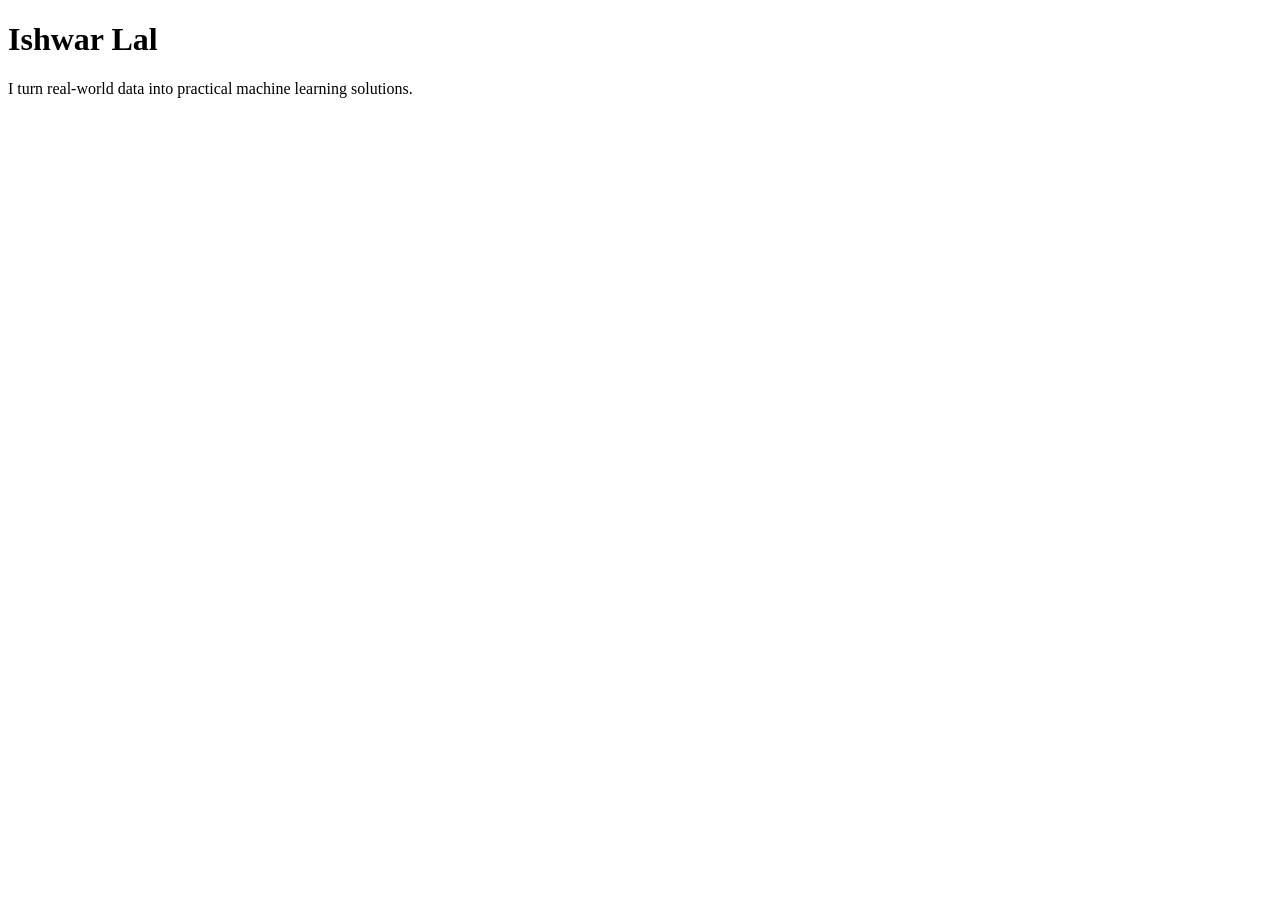
==== index.html @ 5dbb04fa "Update title in index.html for clarity" ====
<!DOCTYPE html>
<html lang="en">
<head>
    <meta charset="UTF-8">
    <meta name="viewport" content="width=device-width, initial-scale=1.0">
    <title>Ishwar Lal | Machine Learning</title>
</head>
<body>
    <h1>Ishwar Lal</h1>
    <p>I turn real-world data into practical machine learning solutions.</p>
</body>
</html>
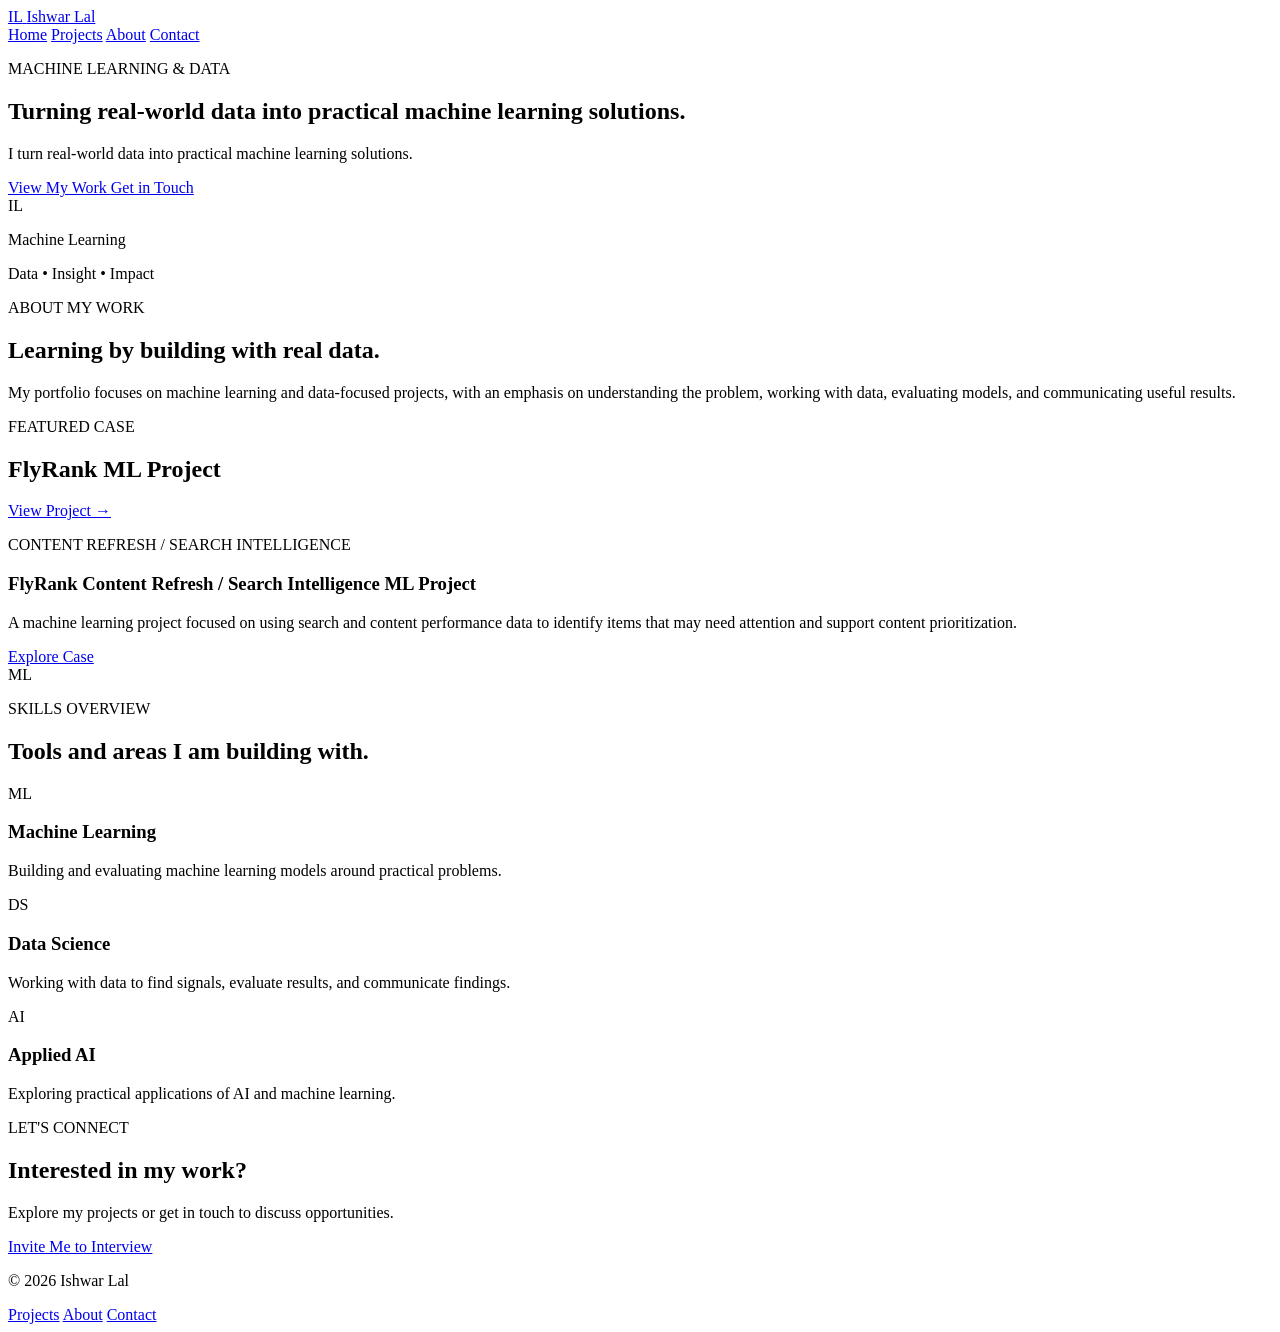
==== commit 57074f10: "Revamp index.html structure and content" ====
--- a/index.html
+++ b/index.html
@@ -3,10 +3,259 @@
 <head>
     <meta charset="UTF-8">
     <meta name="viewport" content="width=device-width, initial-scale=1.0">
+
     <title>Ishwar Lal | Machine Learning</title>
+
+    <link rel="stylesheet" href="css/style.css">
 </head>
+
 <body>
-    <h1>Ishwar Lal</h1>
-    <p>I turn real-world data into practical machine learning solutions.</p>
+
+    <!-- Navigation -->
+    <header class="navbar">
+        <div class="container nav-content">
+
+            <a href="index.html" class="logo">
+                <span class="logo-mark">IL</span>
+                <span>Ishwar Lal</span>
+            </a>
+
+            <nav>
+                <a href="index.html" class="active">Home</a>
+                <a href="projects.html">Projects</a>
+                <a href="about.html">About</a>
+                <a href="contact.html">Contact</a>
+            </nav>
+
+        </div>
+    </header>
+
+
+    <!-- Hero -->
+    <main>
+
+        <section class="hero">
+            <div class="container hero-content">
+
+                <div class="hero-text">
+
+                    <p class="eyebrow">
+                        MACHINE LEARNING & DATA
+                    </p>
+
+                    <h1>
+                        Turning real-world data into
+                        <span>practical machine learning solutions.</span>
+                    </h1>
+
+                    <p class="hero-description">
+                        I turn real-world data into practical machine learning solutions.
+                    </p>
+
+                    <div class="hero-buttons">
+                        <a href="projects.html" class="btn btn-primary">
+                            View My Work
+                        </a>
+
+                        <a href="contact.html" class="btn btn-secondary">
+                            Get in Touch
+                        </a>
+                    </div>
+
+                </div>
+
+                <div class="hero-card">
+                    <div class="monogram">IL</div>
+
+                    <p class="hero-card-title">
+                        Machine Learning
+                    </p>
+
+                    <p class="hero-card-text">
+                        Data • Insight • Impact
+                    </p>
+                </div>
+
+            </div>
+        </section>
+
+
+        <!-- Introduction -->
+        <section class="section">
+            <div class="container intro-grid">
+
+                <div>
+                    <p class="section-label">ABOUT MY WORK</p>
+
+                    <h2>
+                        Learning by building with real data.
+                    </h2>
+                </div>
+
+                <div>
+                    <p>
+                        My portfolio focuses on machine learning and data-focused
+                        projects, with an emphasis on understanding the problem,
+                        working with data, evaluating models, and communicating
+                        useful results.
+                    </p>
+                </div>
+
+            </div>
+        </section>
+
+
+        <!-- Featured FlyRank Project -->
+        <section class="section featured-section">
+
+            <div class="container">
+
+                <div class="section-heading">
+                    <div>
+                        <p class="section-label">FEATURED CASE</p>
+
+                        <h2>
+                            FlyRank ML Project
+                        </h2>
+                    </div>
+
+                    <a href="projects.html" class="text-link">
+                        View Project →
+                    </a>
+                </div>
+
+
+                <div class="project-card">
+
+                    <div class="project-content">
+
+                        <p class="project-tag">
+                            CONTENT REFRESH / SEARCH INTELLIGENCE
+                        </p>
+
+                        <h3>
+                            FlyRank Content Refresh / Search Intelligence ML Project
+                        </h3>
+
+                        <p>
+                            A machine learning project focused on using search and
+                            content performance data to identify items that may
+                            need attention and support content prioritization.
+                        </p>
+
+                        <a href="projects.html" class="btn btn-primary">
+                            Explore Case
+                        </a>
+
+                    </div>
+
+                    <div class="project-visual">
+                        <div class="visual-box">
+                            <span>ML</span>
+                        </div>
+                    </div>
+
+                </div>
+
+            </div>
+
+        </section>
+
+
+        <!-- Skills Overview -->
+        <section class="section">
+
+            <div class="container">
+
+                <p class="section-label">SKILLS OVERVIEW</p>
+
+                <h2>
+                    Tools and areas I am building with.
+                </h2>
+
+                <div class="skills-grid">
+
+                    <div class="skill-card">
+                        <div class="skill-icon">ML</div>
+                        <h3>Machine Learning</h3>
+                        <p>
+                            Building and evaluating machine learning models
+                            around practical problems.
+                        </p>
+                    </div>
+
+                    <div class="skill-card">
+                        <div class="skill-icon">DS</div>
+                        <h3>Data Science</h3>
+                        <p>
+                            Working with data to find signals, evaluate results,
+                            and communicate findings.
+                        </p>
+                    </div>
+
+                    <div class="skill-card">
+                        <div class="skill-icon">AI</div>
+                        <h3>Applied AI</h3>
+                        <p>
+                            Exploring practical applications of AI and
+                            machine learning.
+                        </p>
+                    </div>
+
+                </div>
+
+            </div>
+
+        </section>
+
+
+        <!-- Interview CTA -->
+        <section class="cta-section">
+
+            <div class="container cta-content">
+
+                <div>
+                    <p class="section-label">LET'S CONNECT</p>
+
+                    <h2>
+                        Interested in my work?
+                    </h2>
+
+                    <p>
+                        Explore my projects or get in touch to discuss
+                        opportunities.
+                    </p>
+                </div>
+
+                <a href="contact.html" class="btn btn-light">
+                    Invite Me to Interview
+                </a>
+
+            </div>
+
+        </section>
+
+    </main>
+
+
+    <!-- Footer -->
+    <footer class="footer">
+
+        <div class="container footer-content">
+
+            <p>
+                © 2026 Ishwar Lal
+            </p>
+
+            <div>
+                <a href="projects.html">Projects</a>
+                <a href="about.html">About</a>
+                <a href="contact.html">Contact</a>
+            </div>
+
+        </div>
+
+    </footer>
+
 </body>
 </html>
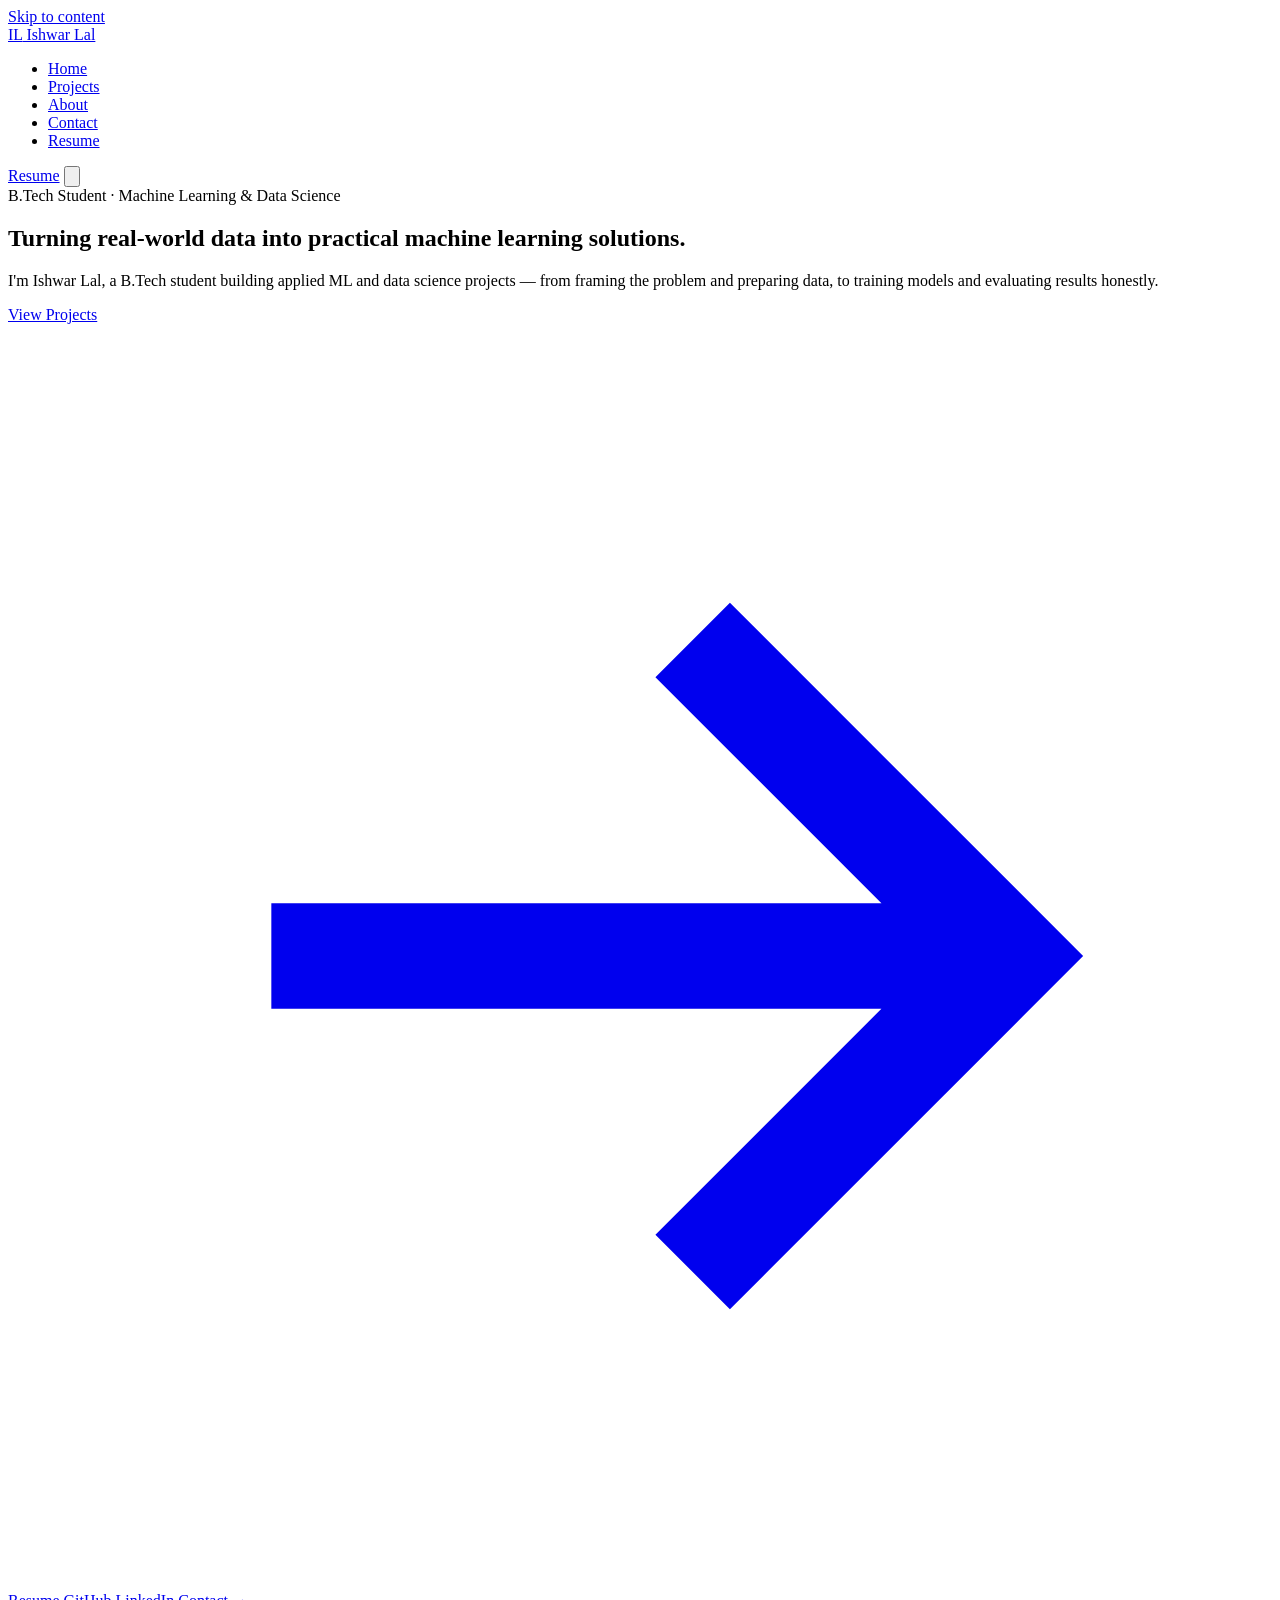
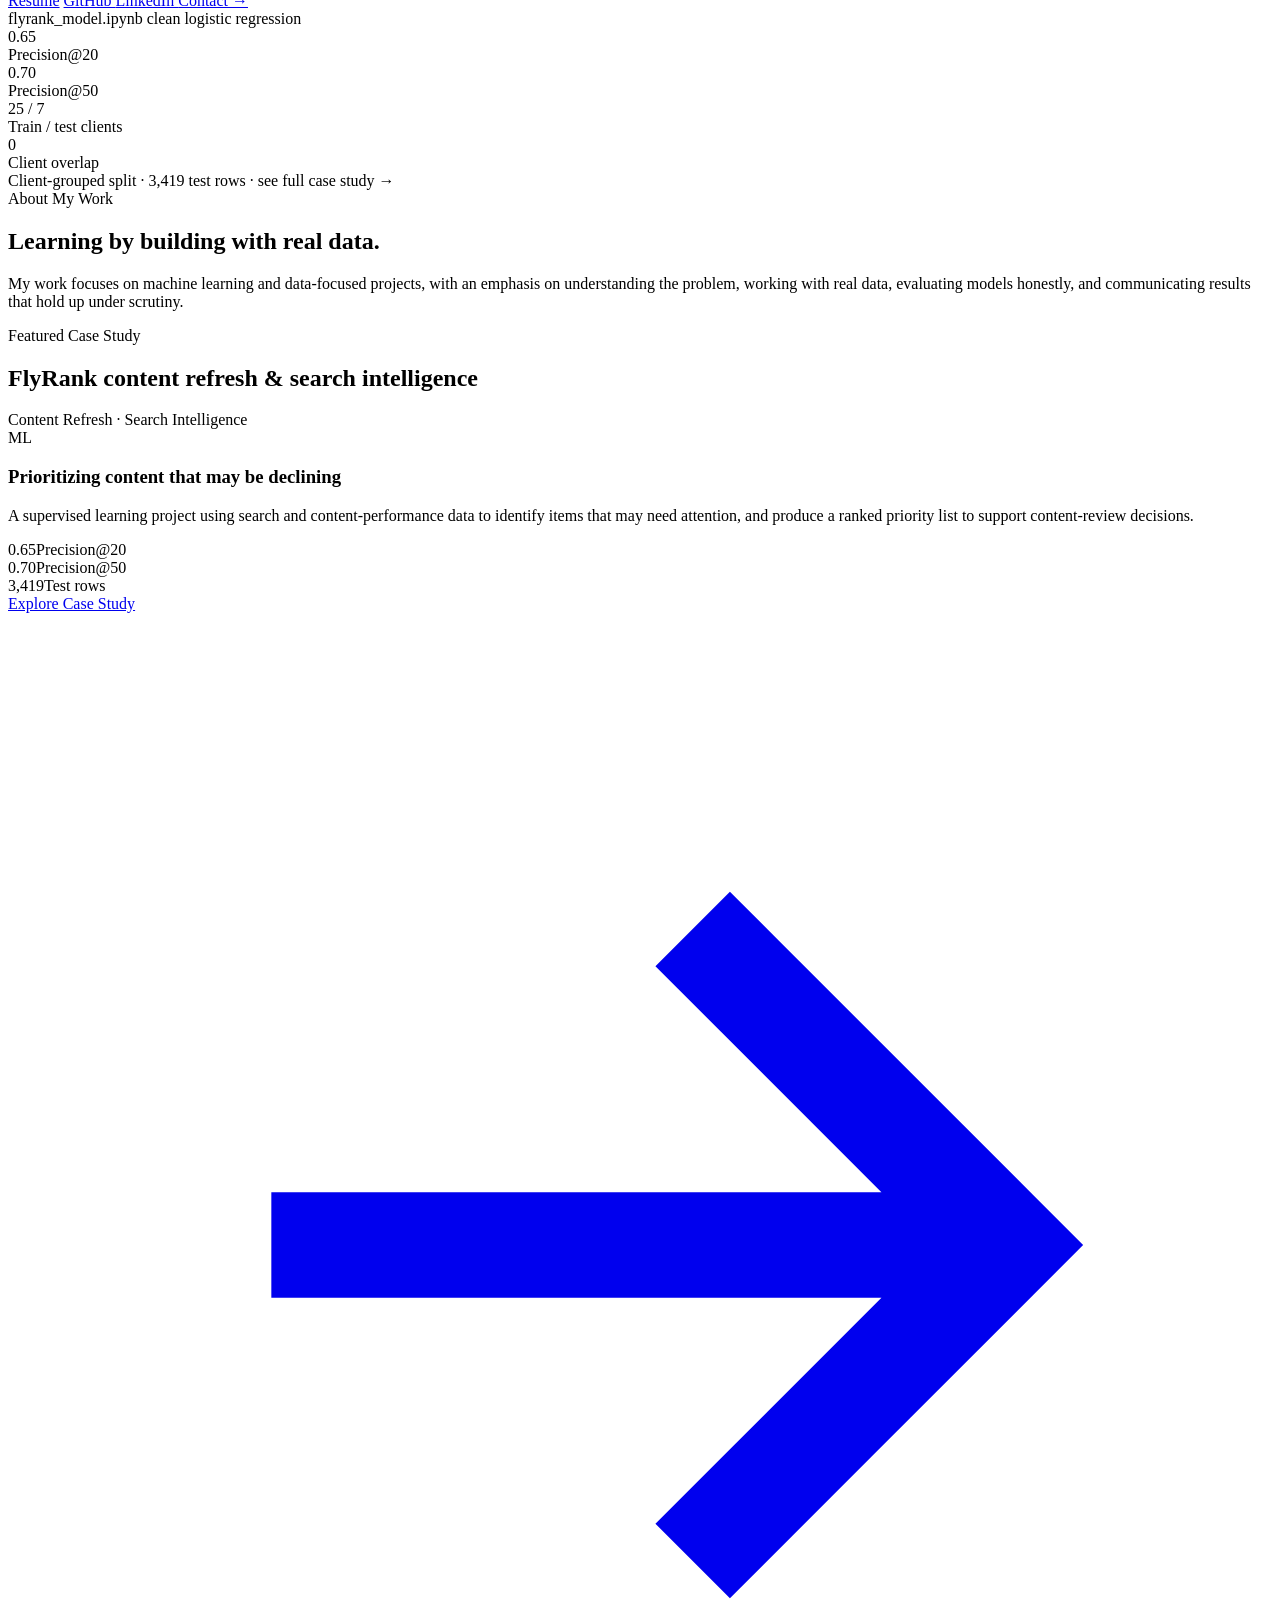
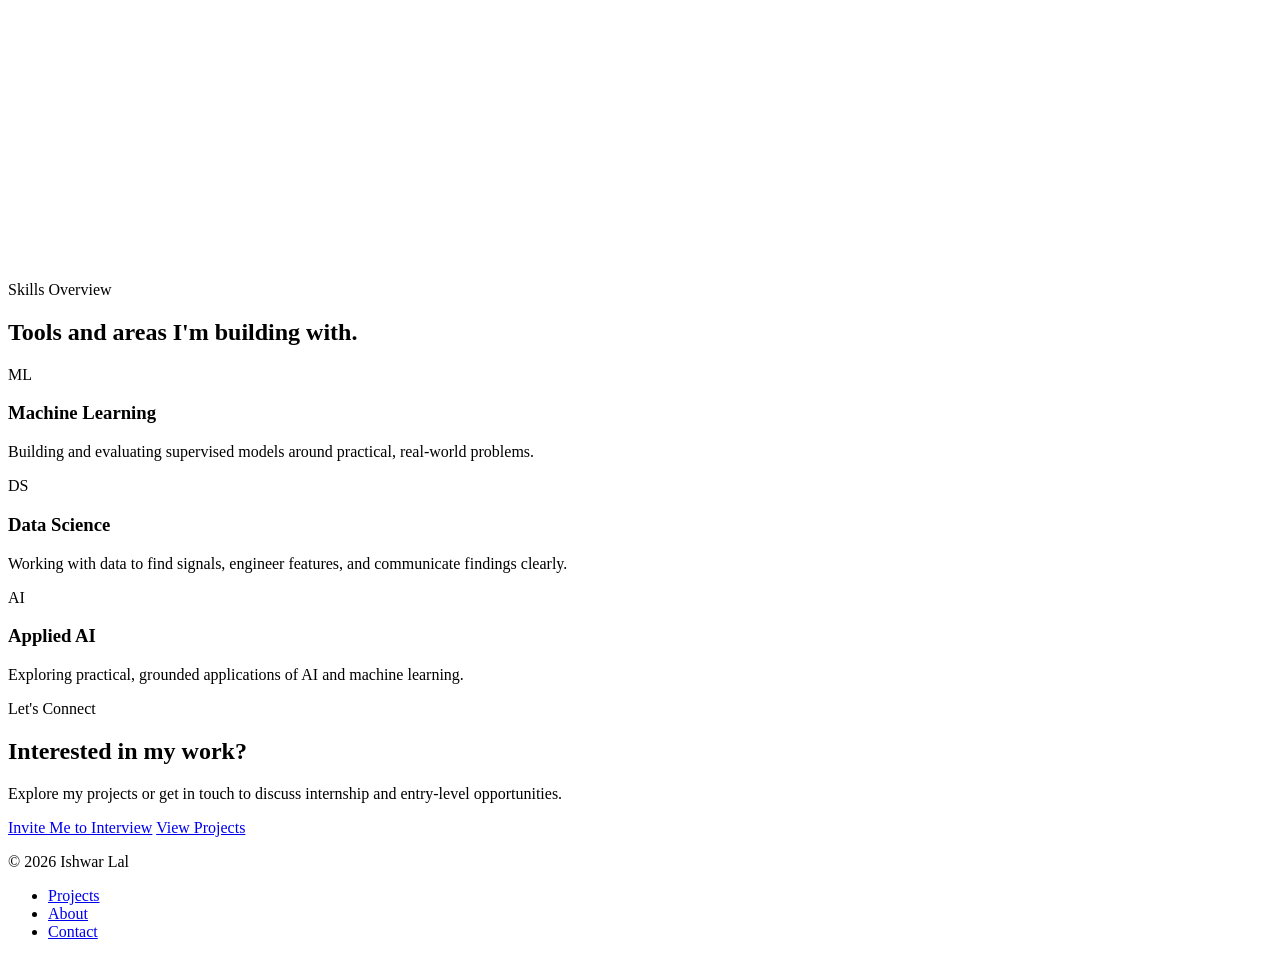
==== commit 21f39782: "Revamp index.html with new content and structure Updated the index.html file to enhance the structur" ====
--- a/index.html
+++ b/index.html
@@ -1,261 +1,188 @@
 <!DOCTYPE html>
 <html lang="en">
 <head>
-    <meta charset="UTF-8">
-    <meta name="viewport" content="width=device-width, initial-scale=1.0">
+<meta charset="UTF-8">
+<meta name="viewport" content="width=device-width, initial-scale=1.0">
+<title>Ishwar Lal | Machine Learning &amp; Data Science</title>
+<meta name="description" content="Ishwar Lal — B.Tech student building practical machine learning and data science projects. Exploring ML, data analysis, and applied AI.">
+<link rel="preconnect" href="https://fonts.googleapis.com">
+<link rel="preconnect" href="https://fonts.gstatic.com" crossorigin>
+<link href="https://fonts.googleapis.com/css2?family=Space+Grotesk:wght@500;600;700&family=Inter:wght@400;500;600&family=JetBrains+Mono:wght@400;500;600;700&display=swap" rel="stylesheet">
+<link rel="stylesheet" href="style.css">
+</head>
+<body>
+<a class="skip-link" href="#main">Skip to content</a>
 
-    <title>Ishwar Lal | Machine Learning</title>
+<header class="site-header">
+  <nav class="nav" aria-label="Primary">
+    <a href="index.html" class="brand">
+      <span class="brand-mark" aria-hidden="true">IL</span>
+      Ishwar Lal
+    </a>
+    <div class="nav-right">
+      <ul class="nav-links" id="nav-links">
+        <li><a href="index.html" aria-current="page">Home</a></li>
+        <li><a href="projects.html">Projects</a></li>
+        <li><a href="about.html">About</a></li>
+        <li><a href="contact.html">Contact</a></li>
+        <li><a class="nav-cta" href="resume.pdf" target="_blank" rel="noopener noreferrer" data-resume-link>Resume</a></li>
+      </ul>
+      <a class="nav-cta desktop-only" href="resume.pdf" target="_blank" rel="noopener noreferrer" data-resume-link>Resume</a>
+      <button class="nav-toggle" id="nav-toggle" aria-label="Toggle navigation menu" aria-expanded="false" aria-controls="nav-links">
+        <svg viewBox="0 0 24 24" fill="none" stroke="currentColor" stroke-width="2" aria-hidden="true"><line x1="3" y1="6" x2="21" y2="6"/><line x1="3" y1="12" x2="21" y2="12"/><line x1="3" y1="18" x2="21" y2="18"/></svg>
+      </button>
+    </div>
+  </nav>
+</header>
 
-    <link rel="stylesheet" href="css/style.css">
-</head>
+<main id="main">
 
-<body>
+  <!-- HERO -->
+  <section class="hero container">
+    <div class="hero-copy">
+      <span class="eyebrow">B.Tech Student · Machine Learning &amp; Data Science</span>
+      <h1>Turning real-world data into practical machine learning solutions.</h1>
+      <p class="lede">I'm Ishwar Lal, a B.Tech student building applied ML and data science projects — from framing the problem and preparing data, to training models and evaluating results honestly.</p>
+      <div class="btn-row">
+        <a href="projects.html" class="btn btn-primary">
+          View Projects
+          <svg viewBox="0 0 24 24" fill="none" stroke="currentColor" stroke-width="2" aria-hidden="true"><path d="M5 12h14M13 6l6 6-6 6"/></svg>
+        </a>
+        <a href="resume.pdf" class="btn btn-outline" target="_blank" rel="noopener noreferrer" data-resume-link>Resume</a>
+        <a href="https://github.com/Ishwarsolanki-004" class="btn btn-outline" target="_blank" rel="noopener noreferrer">
+          GitHub
+        </a>
+        <a href="https://www.linkedin.com/in/ishwar-lal20a04" class="btn btn-outline" target="_blank" rel="noopener noreferrer">
+          LinkedIn
+        </a>
+        <a href="contact.html" class="btn btn-ghost">Contact →</a>
+      </div>
+    </div>
 
-    <!-- Navigation -->
-    <header class="navbar">
-        <div class="container nav-content">
+    <div class="hero-panel" aria-label="Snapshot from the FlyRank ML project">
+      <div class="readout-head">
+        <span><span class="readout-dot" aria-hidden="true"></span>flyrank_model.ipynb</span>
+        <span>clean logistic regression</span>
+      </div>
+      <div class="readout-grid">
+        <div class="readout-cell">
+          <div class="val signal">0.65</div>
+          <div class="lbl">Precision@20</div>
+        </div>
+        <div class="readout-cell">
+          <div class="val signal">0.70</div>
+          <div class="lbl">Precision@50</div>
+        </div>
+        <div class="readout-cell">
+          <div class="val">25 / 7</div>
+          <div class="lbl">Train / test clients</div>
+        </div>
+        <div class="readout-cell">
+          <div class="val flag">0</div>
+          <div class="lbl">Client overlap</div>
+        </div>
+      </div>
+      <div class="readout-foot">Client-grouped split · 3,419 test rows · see full case study →</div>
+    </div>
+  </section>
 
-            <a href="index.html" class="logo">
-                <span class="logo-mark">IL</span>
-                <span>Ishwar Lal</span>
-            </a>
+  <!-- ABOUT SNIPPET -->
+  <section class="section-border-t">
+    <div class="container">
+      <div class="section-head reveal">
+        <span class="eyebrow">About My Work</span>
+        <h2>Learning by building with real data.</h2>
+        <p class="lede">My work focuses on machine learning and data-focused projects, with an emphasis on understanding the problem, working with real data, evaluating models honestly, and communicating results that hold up under scrutiny.</p>
+      </div>
+    </div>
+  </section>
 
-            <nav>
-                <a href="index.html" class="active">Home</a>
-                <a href="projects.html">Projects</a>
-                <a href="about.html">About</a>
-                <a href="contact.html">Contact</a>
-            </nav>
+  <!-- FEATURED PROJECT -->
+  <section class="section-border-t">
+    <div class="container">
+      <div class="section-head reveal">
+        <span class="eyebrow">Featured Case Study</span>
+        <h2>FlyRank content refresh &amp; search intelligence</h2>
+      </div>
+      <div class="feature-card reveal">
+        <div class="feature-visual">
+          <div>
+            <span class="feature-tag">Content Refresh · Search Intelligence</span>
+          </div>
+          <div class="feature-mark">ML</div>
+        </div>
+        <div class="feature-body">
+          <h3>Prioritizing content that may be declining</h3>
+          <p>A supervised learning project using search and content-performance data to identify items that may need attention, and produce a ranked priority list to support content-review decisions.</p>
+          <div class="stat-row">
+            <div class="stat"><span class="n">0.65</span><span class="l">Precision@20</span></div>
+            <div class="stat"><span class="n">0.70</span><span class="l">Precision@50</span></div>
+            <div class="stat"><span class="n">3,419</span><span class="l">Test rows</span></div>
+          </div>
+          <a href="projects.html" class="btn btn-outline">
+            Explore Case Study
+            <svg viewBox="0 0 24 24" fill="none" stroke="currentColor" stroke-width="2" aria-hidden="true"><path d="M5 12h14M13 6l6 6-6 6"/></svg>
+          </a>
+        </div>
+      </div>
+    </div>
+  </section>
 
+  <!-- SKILLS OVERVIEW -->
+  <section class="section-border-t">
+    <div class="container">
+      <div class="section-head reveal">
+        <span class="eyebrow">Skills Overview</span>
+        <h2>Tools and areas I'm building with.</h2>
+      </div>
+      <div class="tile-grid">
+        <div class="tile reveal">
+          <div class="tile-icon" aria-hidden="true">ML</div>
+          <h3>Machine Learning</h3>
+          <p>Building and evaluating supervised models around practical, real-world problems.</p>
         </div>
-    </header>
+        <div class="tile reveal">
+          <div class="tile-icon" aria-hidden="true">DS</div>
+          <h3>Data Science</h3>
+          <p>Working with data to find signals, engineer features, and communicate findings clearly.</p>
+        </div>
+        <div class="tile reveal">
+          <div class="tile-icon" aria-hidden="true">AI</div>
+          <h3>Applied AI</h3>
+          <p>Exploring practical, grounded applications of AI and machine learning.</p>
+        </div>
+      </div>
+    </div>
+  </section>
 
+  <!-- CLOSING CTA -->
+  <section class="section-border-t">
+    <div class="container">
+      <div class="cta-band reveal">
+        <span class="eyebrow" style="justify-content:center;">Let's Connect</span>
+        <h2>Interested in my work?</h2>
+        <p class="lede" style="margin-left:auto;margin-right:auto;">Explore my projects or get in touch to discuss internship and entry-level opportunities.</p>
+        <div class="btn-row">
+          <a href="contact.html" class="btn btn-primary">Invite Me to Interview</a>
+          <a href="projects.html" class="btn btn-outline">View Projects</a>
+        </div>
+      </div>
+    </div>
+  </section>
 
-    <!-- Hero -->
-    <main>
+</main>
 
-        <section class="hero">
-            <div class="container hero-content">
+<footer class="site-footer">
+  <div class="container footer-inner">
+    <p>© 2026 Ishwar Lal</p>
+    <ul class="footer-links">
+      <li><a href="projects.html">Projects</a></li>
+      <li><a href="about.html">About</a></li>
+      <li><a href="contact.html">Contact</a></li>
+    </ul>
+  </div>
+</footer>
 
-                <div class="hero-text">
-
-                    <p class="eyebrow">
-                        MACHINE LEARNING & DATA
-                    </p>
-
-                    <h1>
-                        Turning real-world data into
-                        <span>practical machine learning solutions.</span>
-                    </h1>
-
-                    <p class="hero-description">
-                        I turn real-world data into practical machine learning solutions.
-                    </p>
-
-                    <div class="hero-buttons">
-                        <a href="projects.html" class="btn btn-primary">
-                            View My Work
-                        </a>
-
-                        <a href="contact.html" class="btn btn-secondary">
-                            Get in Touch
-                        </a>
-                    </div>
-
-                </div>
-
-                <div class="hero-card">
-                    <div class="monogram">IL</div>
-
-                    <p class="hero-card-title">
-                        Machine Learning
-                    </p>
-
-                    <p class="hero-card-text">
-                        Data • Insight • Impact
-                    </p>
-                </div>
-
-            </div>
-        </section>
-
-
-        <!-- Introduction -->
-        <section class="section">
-            <div class="container intro-grid">
-
-                <div>
-                    <p class="section-label">ABOUT MY WORK</p>
-
-                    <h2>
-                        Learning by building with real data.
-                    </h2>
-                </div>
-
-                <div>
-                    <p>
-                        My portfolio focuses on machine learning and data-focused
-                        projects, with an emphasis on understanding the problem,
-                        working with data, evaluating models, and communicating
-                        useful results.
-                    </p>
-                </div>
-
-            </div>
-        </section>
-
-
-        <!-- Featured FlyRank Project -->
-        <section class="section featured-section">
-
-            <div class="container">
-
-                <div class="section-heading">
-                    <div>
-                        <p class="section-label">FEATURED CASE</p>
-
-                        <h2>
-                            FlyRank ML Project
-                        </h2>
-                    </div>
-
-                    <a href="projects.html" class="text-link">
-                        View Project →
-                    </a>
-                </div>
-
-
-                <div class="project-card">
-
-                    <div class="project-content">
-
-                        <p class="project-tag">
-                            CONTENT REFRESH / SEARCH INTELLIGENCE
-                        </p>
-
-                        <h3>
-                            FlyRank Content Refresh / Search Intelligence ML Project
-                        </h3>
-
-                        <p>
-                            A machine learning project focused on using search and
-                            content performance data to identify items that may
-                            need attention and support content prioritization.
-                        </p>
-
-                        <a href="projects.html" class="btn btn-primary">
-                            Explore Case
-                        </a>
-
-                    </div>
-
-                    <div class="project-visual">
-                        <div class="visual-box">
-                            <span>ML</span>
-                        </div>
-                    </div>
-
-                </div>
-
-            </div>
-
-        </section>
-
-
-        <!-- Skills Overview -->
-        <section class="section">
-
-            <div class="container">
-
-                <p class="section-label">SKILLS OVERVIEW</p>
-
-                <h2>
-                    Tools and areas I am building with.
-                </h2>
-
-                <div class="skills-grid">
-
-                    <div class="skill-card">
-                        <div class="skill-icon">ML</div>
-                        <h3>Machine Learning</h3>
-                        <p>
-                            Building and evaluating machine learning models
-                            around practical problems.
-                        </p>
-                    </div>
-
-                    <div class="skill-card">
-                        <div class="skill-icon">DS</div>
-                        <h3>Data Science</h3>
-                        <p>
-                            Working with data to find signals, evaluate results,
-                            and communicate findings.
-                        </p>
-                    </div>
-
-                    <div class="skill-card">
-                        <div class="skill-icon">AI</div>
-                        <h3>Applied AI</h3>
-                        <p>
-                            Exploring practical applications of AI and
-                            machine learning.
-                        </p>
-                    </div>
-
-                </div>
-
-            </div>
-
-        </section>
-
-
-        <!-- Interview CTA -->
-        <section class="cta-section">
-
-            <div class="container cta-content">
-
-                <div>
-                    <p class="section-label">LET'S CONNECT</p>
-
-                    <h2>
-                        Interested in my work?
-                    </h2>
-
-                    <p>
-                        Explore my projects or get in touch to discuss
-                        opportunities.
-                    </p>
-                </div>
-
-                <a href="contact.html" class="btn btn-light">
-                    Invite Me to Interview
-                </a>
-
-            </div>
-
-        </section>
-
-    </main>
-
-
-    <!-- Footer -->
-    <footer class="footer">
-
-        <div class="container footer-content">
-
-            <p>
-                © 2026 Ishwar Lal
-            </p>
-
-            <div>
-                <a href="projects.html">Projects</a>
-                <a href="about.html">About</a>
-                <a href="contact.html">Contact</a>
-            </div>
-
-        </div>
-
-    </footer>
-
+<script src="script.js"></script>
 </body>
 </html>
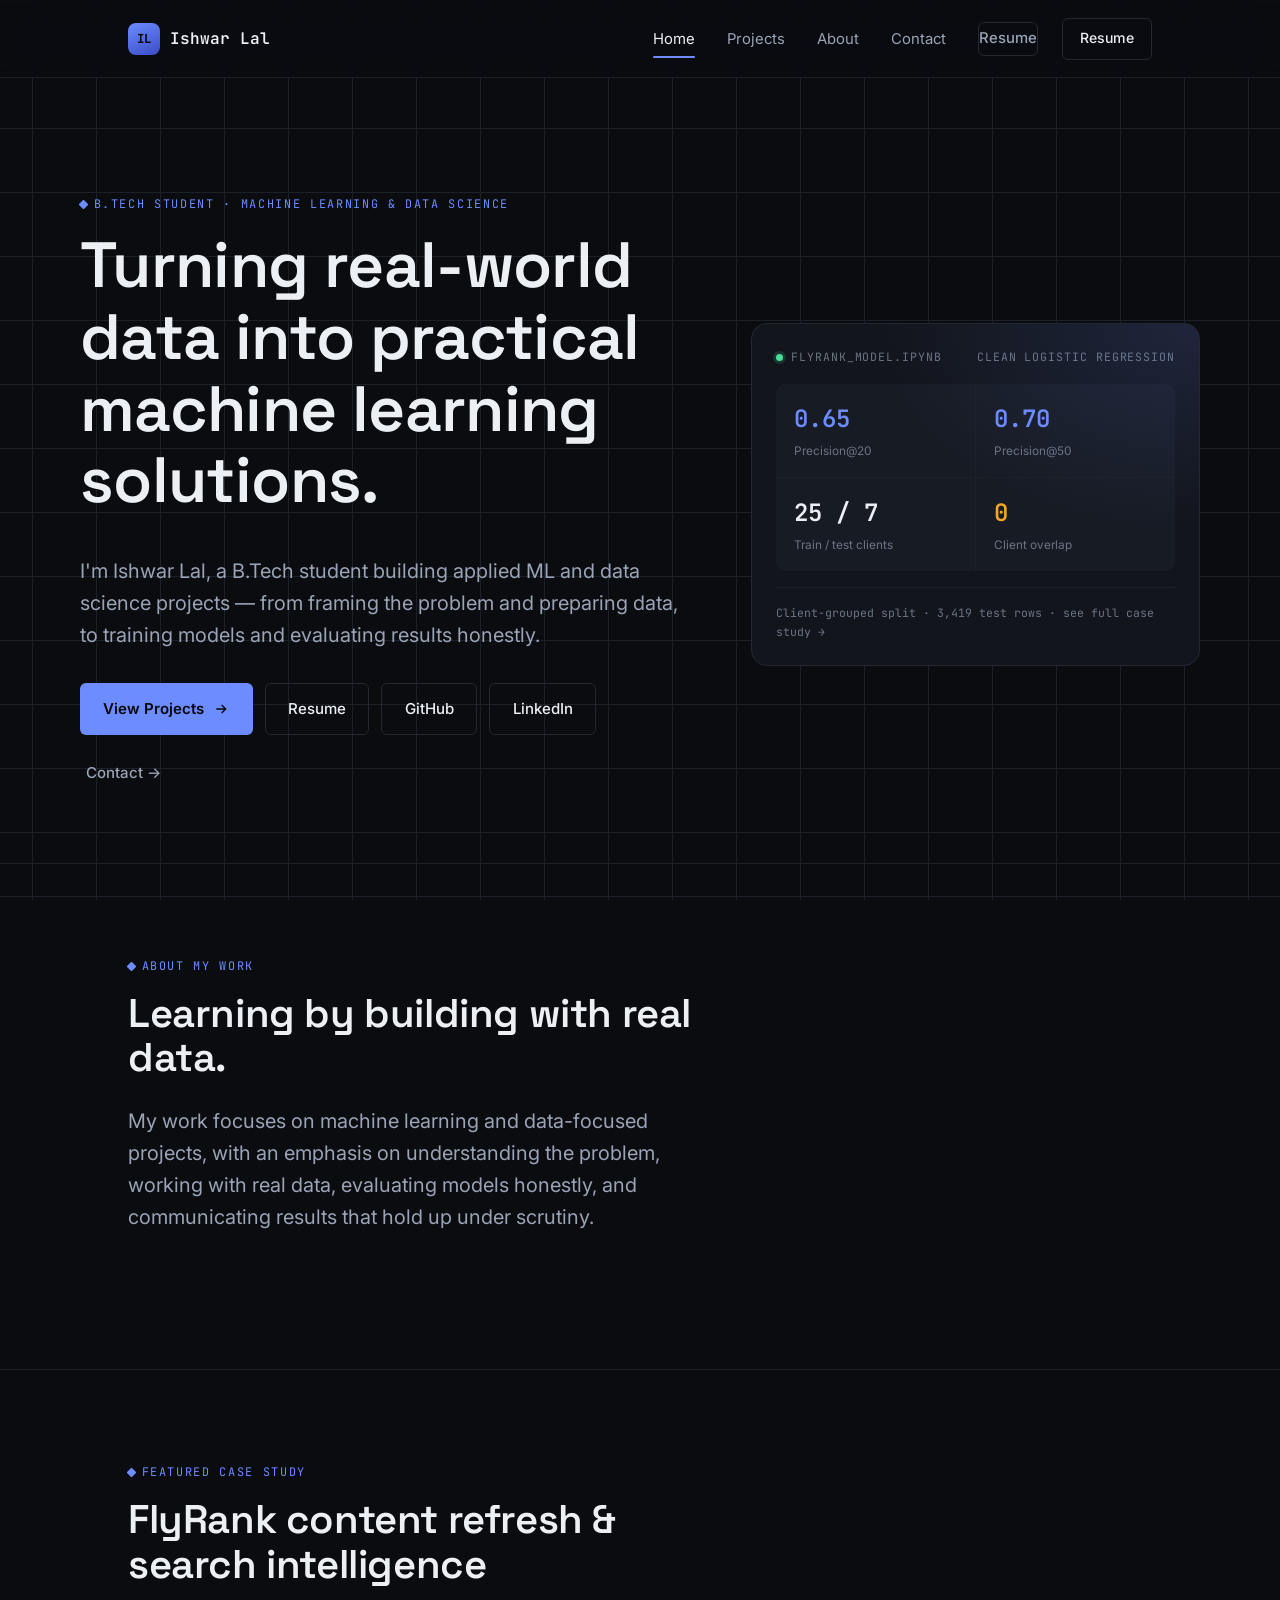
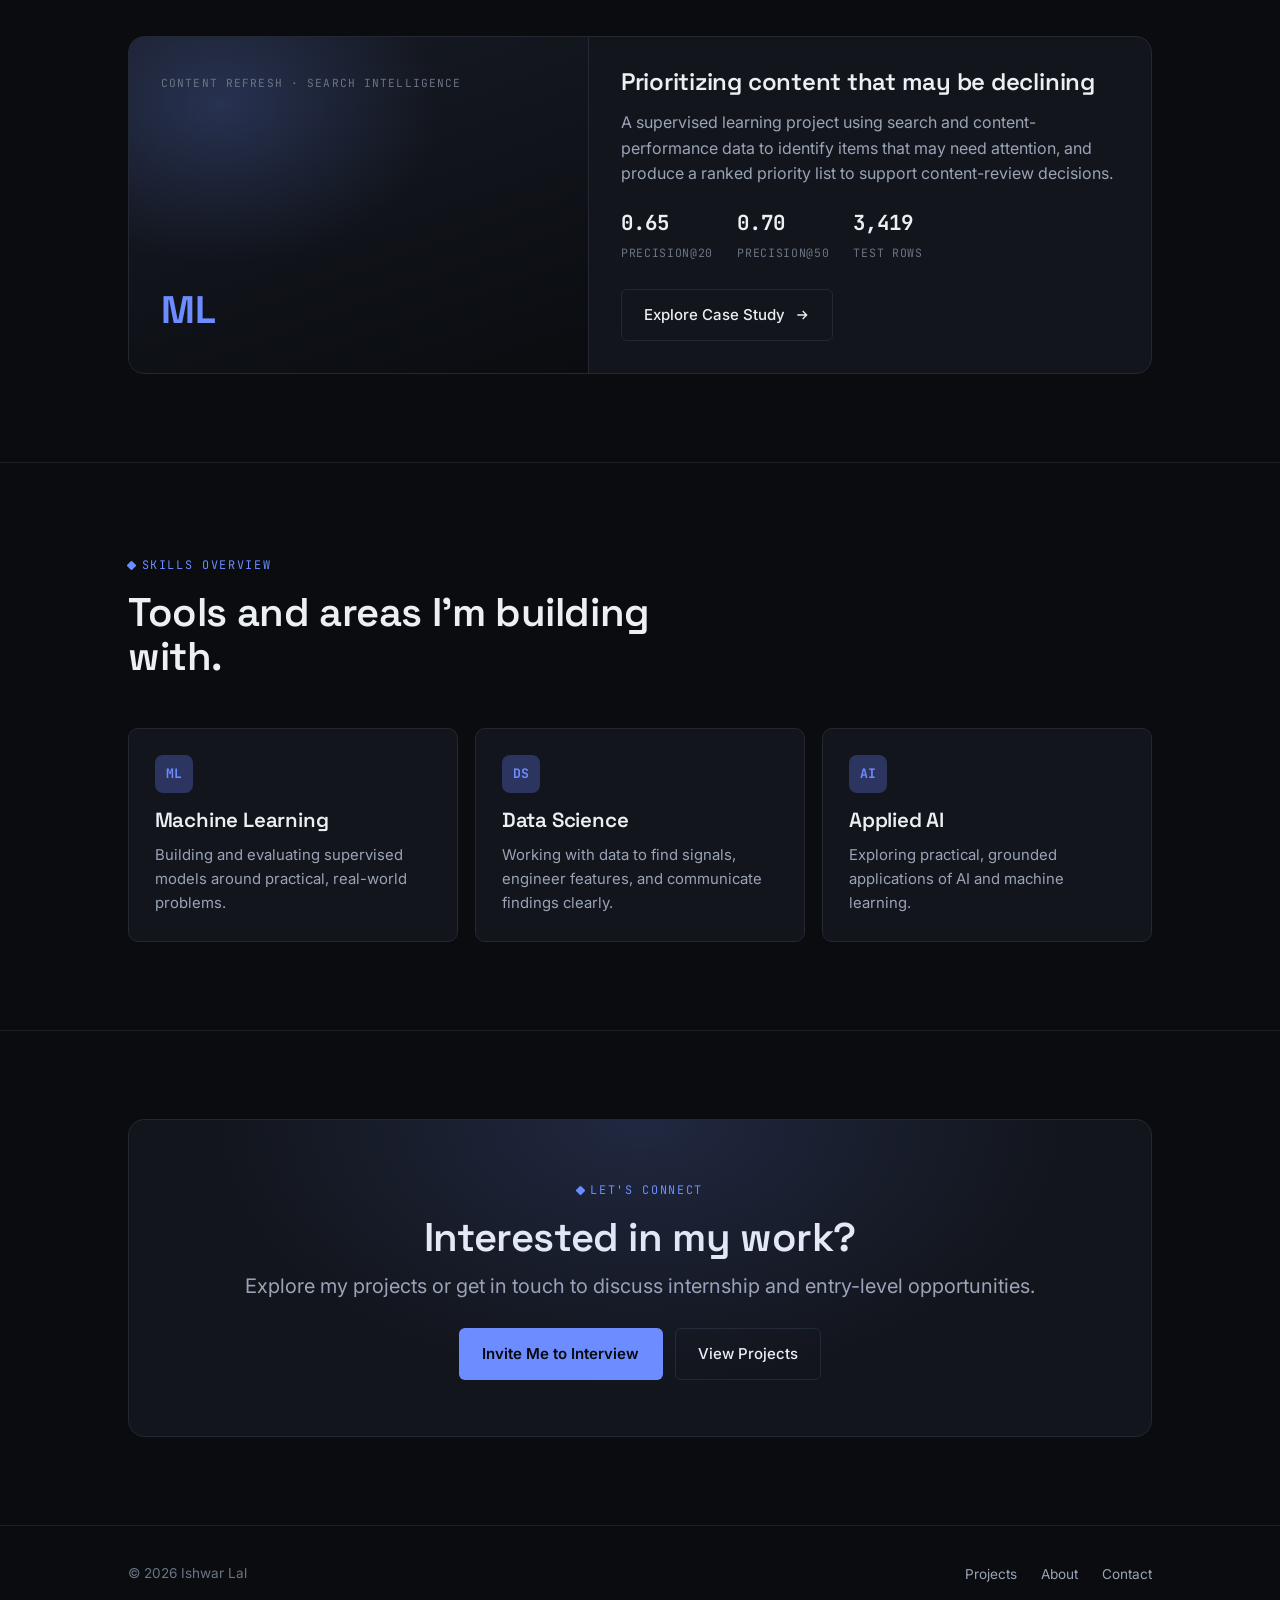
==== commit be627141: "Change Resume link to mobile-specific class" ====
--- a/index.html
+++ b/index.html
@@ -25,7 +25,7 @@
         <li><a href="projects.html">Projects</a></li>
         <li><a href="about.html">About</a></li>
         <li><a href="contact.html">Contact</a></li>
-        <li><a class="nav-cta" href="resume.pdf" target="_blank" rel="noopener noreferrer" data-resume-link>Resume</a></li>
+        <li class="mobile-resume-item"><a class="nav-cta" href="resume.pdf" target="_blank" rel="noopener noreferrer" data-resume-link>Resume</a></li>
       </ul>
       <a class="nav-cta desktop-only" href="resume.pdf" target="_blank" rel="noopener noreferrer" data-resume-link>Resume</a>
       <button class="nav-toggle" id="nav-toggle" aria-label="Toggle navigation menu" aria-expanded="false" aria-controls="nav-links">
--- a/style.css
+++ b/style.css
@@ -0,0 +1,521 @@
+/* ============================================================
+   Ishwar Lal — Portfolio
+   Design tokens
+   ============================================================ */
+:root{
+  /* Color */
+  --bg:            #0A0C10;
+  --bg-raised:     #12151C;
+  --bg-raised-2:   #171B24;
+  --border:        #232833;
+  --border-soft:   #1B2029;
+  --text-primary:  #ECEFF4;
+  --text-secondary:#9AA4B6;
+  --text-muted:    #6B7484;
+  --signal:        #6C8CFF;   /* indigo — baseline / clean signal */
+  --signal-dim:    #2B3560;
+  --flag:          #F5A623;   /* amber — flagged / anomalous data */
+  --flag-dim:      #4A3A19;
+  --good:          #4ADE9A;
+
+  /* Type */
+  --font-display: 'Space Grotesk', 'Segoe UI', sans-serif;
+  --font-body:    'Inter', 'Segoe UI', sans-serif;
+  --font-mono:    'JetBrains Mono', 'Consolas', monospace;
+
+  /* Layout */
+  --max-w: 1120px;
+  --gutter: clamp(1.25rem, 4vw, 3rem);
+  --radius-sm: 6px;
+  --radius-md: 10px;
+  --radius-lg: 16px;
+
+  /* Motion */
+  --ease: cubic-bezier(.22,.61,.36,1);
+  --dur-fast: 160ms;
+  --dur-med: 420ms;
+}
+
+*, *::before, *::after{ box-sizing: border-box; }
+html{ scroll-behavior: smooth; }
+@media (prefers-reduced-motion: reduce){
+  html{ scroll-behavior: auto; }
+  *, *::before, *::after{
+    animation-duration: 0.001ms !important;
+    animation-iteration-count: 1 !important;
+    transition-duration: 0.001ms !important;
+    scroll-behavior: auto !important;
+  }
+}
+
+body{
+  margin:0;
+  background: var(--bg);
+  color: var(--text-primary);
+  font-family: var(--font-body);
+  font-size: 16px;
+  line-height: 1.6;
+  -webkit-font-smoothing: antialiased;
+  background-image:
+    linear-gradient(var(--border-soft) 1px, transparent 1px),
+    linear-gradient(90deg, var(--border-soft) 1px, transparent 1px);
+  background-size: 64px 64px;
+  background-position: center top;
+  background-attachment: fixed;
+}
+
+img{ max-width:100%; display:block; }
+a{ color: inherit; text-decoration: none; }
+
+::selection{ background: var(--signal); color: #05070A; }
+
+:focus-visible{
+  outline: 2px solid var(--signal);
+  outline-offset: 3px;
+  border-radius: 3px;
+}
+
+.container{
+  max-width: var(--max-w);
+  margin: 0 auto;
+  padding: 0 var(--gutter);
+}
+
+.skip-link{
+  position:absolute; left:-999px; top:0;
+  background: var(--signal); color:#05070A;
+  padding: .75rem 1.25rem; border-radius: 0 0 var(--radius-sm) 0;
+  font-family: var(--font-mono); font-size: .85rem; z-index: 200;
+}
+.skip-link:focus{ left:0; }
+
+/* ============================================================
+   Type scale
+   ============================================================ */
+h1,h2,h3,h4{
+  font-family: var(--font-display);
+  font-weight: 600;
+  line-height: 1.12;
+  letter-spacing: -0.01em;
+  margin: 0 0 .6em;
+}
+h1{ font-size: clamp(2.3rem, 5.2vw, 4rem); }
+h2{ font-size: clamp(1.6rem, 3.2vw, 2.5rem); }
+h3{ font-size: clamp(1.05rem, 1.6vw, 1.3rem); }
+p{ margin: 0 0 1em; color: var(--text-secondary); }
+.lede{ font-size: clamp(1.05rem, 1.6vw, 1.25rem); color: var(--text-secondary); max-width: 62ch; }
+
+.eyebrow{
+  display:inline-flex; align-items:center; gap:.55em;
+  font-family: var(--font-mono);
+  font-size: .74rem;
+  letter-spacing: .14em;
+  text-transform: uppercase;
+  color: var(--signal);
+  margin-bottom: 1rem;
+}
+.eyebrow::before{
+  content:""; width: 7px; height:7px; border-radius:1px;
+  background: var(--signal);
+  transform: rotate(45deg);
+  flex-shrink:0;
+}
+
+/* ============================================================
+   Nav
+   ============================================================ */
+.site-header{
+  position: sticky; top:0; z-index: 100;
+  background: rgba(10,12,16,.78);
+  backdrop-filter: blur(14px) saturate(140%);
+  -webkit-backdrop-filter: blur(14px) saturate(140%);
+  border-bottom: 1px solid var(--border-soft);
+}
+.nav{
+  display:flex; align-items:center; justify-content:space-between;
+  padding: 1.1rem var(--gutter);
+  max-width: var(--max-w); margin: 0 auto;
+}
+.brand{
+  display:flex; align-items:center; gap:.6rem;
+  font-family: var(--font-mono); font-weight:600; font-size: 1rem;
+  color: var(--text-primary);
+}
+.brand-mark{
+  width: 32px; height:32px; border-radius: 8px;
+  background: linear-gradient(155deg, var(--signal), #3A4CC7);
+  display:flex; align-items:center; justify-content:center;
+  font-family: var(--font-mono); font-size:.78rem; font-weight:700;
+  color:#05070A;
+}
+.nav-links{
+  display:flex; align-items:center; gap: 2rem;
+  list-style:none; margin:0; padding:0;
+}
+.nav-links a{
+  font-size: .93rem; color: var(--text-secondary);
+  position:relative; padding: .25rem 0;
+  transition: color var(--dur-fast) var(--ease);
+}
+.nav-links a:hover, .nav-links a[aria-current="page"]{ color: var(--text-primary); }
+.nav-links a[aria-current="page"]::after{
+  content:""; position:absolute; left:0; right:0; bottom:-6px; height:2px;
+  background: var(--signal); border-radius: 2px;
+}
+.nav-cta{
+  display:inline-flex; align-items:center; gap:.5rem;
+  padding: .55rem 1.05rem;
+  border: 1px solid var(--border);
+  border-radius: var(--radius-sm);
+  font-size: .88rem; font-weight:500;
+  color: var(--text-primary);
+  transition: border-color var(--dur-fast) var(--ease), background var(--dur-fast) var(--ease);
+}
+.nav-cta:hover{ border-color: var(--signal); background: var(--signal-dim); }
+.nav-right{ display:flex; align-items:center; gap:1.5rem; }
+
+.nav-toggle{
+  display:none; background:none; border:1px solid var(--border);
+  border-radius: var(--radius-sm); width:40px; height:40px;
+  color: var(--text-primary); cursor:pointer;
+  align-items:center; justify-content:center;
+}
+.nav-toggle svg{ width:20px; height:20px; }
+
+@media (max-width: 860px){
+  .nav-links{
+    position: fixed; inset: 64px 0 0 0;
+    background: rgba(10,12,16,.98);
+    backdrop-filter: blur(16px);
+    flex-direction: column; justify-content:flex-start;
+    padding: 2rem var(--gutter);
+    gap: 1.5rem;
+    transform: translateY(-8px);
+    opacity:0; visibility:hidden;
+    transition: opacity var(--dur-med) var(--ease), transform var(--dur-med) var(--ease), visibility var(--dur-med);
+  }
+  .nav-links.is-open{ opacity:1; visibility:visible; transform: translateY(0); }
+  .nav-links a{ font-size: 1.15rem; }
+  .nav-cta.desktop-only{ display:none; }
+  .nav-toggle{ display:inline-flex; }
+}
+
+/* ============================================================
+   Buttons
+   ============================================================ */
+.btn-row{ display:flex; flex-wrap:wrap; gap: .75rem; }
+.btn{
+  display:inline-flex; align-items:center; gap:.55rem;
+  padding: .8rem 1.4rem;
+  border-radius: var(--radius-sm);
+  font-family: var(--font-body);
+  font-weight: 500; font-size: .94rem;
+  border: 1px solid transparent;
+  cursor:pointer;
+  transition: transform var(--dur-fast) var(--ease), border-color var(--dur-fast) var(--ease), background var(--dur-fast) var(--ease), color var(--dur-fast) var(--ease);
+}
+.btn:hover{ transform: translateY(-1px); }
+.btn-primary{
+  background: var(--signal); color: #05070A; font-weight:600;
+}
+.btn-primary:hover{ background:#7C99FF; }
+.btn-outline{
+  border-color: var(--border); color: var(--text-primary); background: transparent;
+}
+.btn-outline:hover{ border-color: var(--signal); color: var(--signal); }
+.btn-ghost{
+  color: var(--text-secondary); padding-left:.3rem; padding-right:.3rem;
+}
+.btn-ghost:hover{ color: var(--text-primary); }
+.btn svg{ width:16px; height:16px; flex-shrink:0; }
+
+/* ============================================================
+   Hero
+   ============================================================ */
+.hero{
+  padding: clamp(3.5rem, 9vw, 7rem) 0 clamp(2.5rem, 6vw, 4rem);
+  display:grid; grid-template-columns: 1.15fr .85fr; gap: clamp(2rem, 5vw, 4rem);
+  align-items:center;
+}
+.hero-copy h1{ max-width: 15ch; }
+.hero-copy .lede{ margin-bottom: 2rem; }
+
+.hero-panel{
+  background: var(--bg-raised);
+  border: 1px solid var(--border);
+  border-radius: var(--radius-lg);
+  padding: 1.5rem;
+  position: relative;
+  overflow:hidden;
+}
+.hero-panel::before{
+  content:""; position:absolute; inset:0;
+  background: radial-gradient(120% 100% at 100% 0%, rgba(108,140,255,.14), transparent 60%);
+  pointer-events:none;
+}
+.readout-head{
+  display:flex; align-items:center; justify-content:space-between;
+  font-family: var(--font-mono); font-size:.72rem; color: var(--text-muted);
+  letter-spacing:.08em; text-transform:uppercase;
+  margin-bottom: 1.1rem;
+}
+.readout-dot{
+  width:7px; height:7px; border-radius:50%; background: var(--good);
+  display:inline-block; margin-right:.5rem;
+  box-shadow: 0 0 0 3px rgba(74,222,154,.15);
+}
+.readout-grid{
+  display:grid; grid-template-columns: 1fr 1fr; gap: 1px;
+  background: var(--border-soft); border-radius: var(--radius-md); overflow:hidden;
+}
+.readout-cell{
+  background: var(--bg-raised-2); padding: 1rem 1.1rem;
+}
+.readout-cell .val{
+  font-family: var(--font-mono); font-size: 1.5rem; font-weight:600;
+  color: var(--text-primary);
+}
+.readout-cell .val.flag{ color: var(--flag); }
+.readout-cell .val.signal{ color: var(--signal); }
+.readout-cell .lbl{
+  font-size: .74rem; color: var(--text-muted); margin-top:.25rem;
+}
+.readout-foot{
+  font-family: var(--font-mono); font-size:.72rem; color: var(--text-muted);
+  margin-top: 1rem; padding-top: 1rem; border-top: 1px solid var(--border-soft);
+}
+
+@media (max-width: 860px){
+  .hero{ grid-template-columns: 1fr; }
+}
+
+/* ============================================================
+   Sections
+   ============================================================ */
+section{ padding: clamp(3rem, 7vw, 5.5rem) 0; }
+.section-border-t{ border-top: 1px solid var(--border-soft); }
+.section-head{ max-width: 60ch; margin-bottom: clamp(2rem, 5vw, 3rem); }
+
+.reveal{
+  opacity:0; transform: translateY(16px);
+  transition: opacity var(--dur-med) var(--ease), transform var(--dur-med) var(--ease);
+}
+.reveal.is-visible{ opacity:1; transform:none; }
+
+/* ============================================================
+   Cards: interest / skill tiles
+   ============================================================ */
+.tile-grid{ display:grid; grid-template-columns: repeat(3, 1fr); gap: 1.1rem; }
+.tile{
+  background: var(--bg-raised);
+  border: 1px solid var(--border);
+  border-radius: var(--radius-md);
+  padding: 1.6rem;
+  transition: border-color var(--dur-fast) var(--ease), transform var(--dur-fast) var(--ease);
+}
+.tile:hover{ border-color: var(--signal); transform: translateY(-2px); }
+.tile-icon{
+  width:38px; height:38px; border-radius: 8px;
+  display:flex; align-items:center; justify-content:center;
+  background: var(--signal-dim); color: var(--signal);
+  font-family: var(--font-mono); font-weight:700; font-size:.82rem;
+  margin-bottom: 1rem;
+}
+.tile p{ margin:0; font-size: .93rem; }
+
+@media (max-width: 760px){ .tile-grid{ grid-template-columns: 1fr; } }
+
+/* ============================================================
+   Skill categories
+   ============================================================ */
+.skill-groups{ display:grid; grid-template-columns: repeat(3, 1fr); gap: 1rem; }
+.skill-group{
+  background: var(--bg-raised); border:1px solid var(--border); border-radius: var(--radius-md);
+  padding: 1.4rem 1.5rem;
+}
+.skill-group h3{
+  font-family: var(--font-mono); font-size: .82rem; letter-spacing:.06em;
+  text-transform: uppercase; color: var(--text-muted); margin-bottom: 1rem; font-weight:600;
+}
+.skill-list{ display:flex; flex-wrap:wrap; gap:.5rem; list-style:none; margin:0; padding:0; }
+.skill-list li{
+  font-family: var(--font-mono); font-size: .82rem;
+  padding: .4rem .7rem;
+  background: var(--bg-raised-2); border: 1px solid var(--border-soft);
+  border-radius: var(--radius-sm); color: var(--text-primary);
+}
+@media (max-width: 860px){ .skill-groups{ grid-template-columns: 1fr 1fr; } }
+@media (max-width: 560px){ .skill-groups{ grid-template-columns: 1fr; } }
+
+/* ============================================================
+   Featured project card (home)
+   ============================================================ */
+.feature-card{
+  display:grid; grid-template-columns: .9fr 1.1fr;
+  background: var(--bg-raised); border: 1px solid var(--border);
+  border-radius: var(--radius-lg); overflow:hidden;
+}
+.feature-visual{
+  background:
+    radial-gradient(80% 80% at 20% 20%, rgba(108,140,255,.22), transparent 60%),
+    linear-gradient(160deg, var(--bg-raised-2), var(--bg));
+  border-right: 1px solid var(--border);
+  padding: 2rem; display:flex; flex-direction:column; justify-content:space-between;
+  min-height: 220px;
+}
+.feature-tag{
+  font-family: var(--font-mono); font-size:.7rem; letter-spacing:.1em; text-transform:uppercase;
+  color: var(--text-muted);
+}
+.feature-mark{
+  font-family: var(--font-display); font-size: 2.4rem; font-weight:700; color: var(--signal);
+}
+.feature-body{ padding: 2rem; }
+.feature-body h3{ font-size: clamp(1.2rem, 2vw, 1.5rem); }
+.stat-row{ display:flex; gap: 1.5rem; margin: 1.2rem 0 1.5rem; flex-wrap:wrap; }
+.stat{ font-family: var(--font-mono); }
+.stat .n{ font-size: 1.3rem; font-weight:700; color: var(--text-primary); display:block; }
+.stat .l{ font-size: .72rem; color: var(--text-muted); text-transform:uppercase; letter-spacing:.06em; }
+
+@media (max-width: 760px){
+  .feature-card{ grid-template-columns: 1fr; }
+  .feature-visual{ border-right:none; border-bottom: 1px solid var(--border); min-height: 140px; }
+}
+
+/* ============================================================
+   Case study (projects page)
+   ============================================================ */
+.case-block{
+  display:grid; grid-template-columns: 90px 1fr; gap: 1.5rem;
+  padding: 2rem 0;
+  border-top: 1px solid var(--border-soft);
+}
+.case-block:first-of-type{ border-top:none; }
+.case-num{
+  font-family: var(--font-mono); color: var(--text-muted); font-size: .82rem; padding-top:.3rem;
+}
+.case-num span{ display:block; color: var(--signal); font-size: .72rem; letter-spacing:.08em; margin-bottom:.4rem; text-transform:uppercase; }
+
+.result-strip{
+  display:flex; gap: 1px; background: var(--border-soft);
+  border-radius: var(--radius-md); overflow:hidden; margin: 1.2rem 0 1.4rem;
+  flex-wrap:wrap;
+}
+.result-cell{
+  background: var(--bg-raised); padding: 1.1rem 1.3rem; flex: 1 1 140px;
+}
+.result-cell .n{ font-family: var(--font-mono); font-size: 1.6rem; font-weight:700; color: var(--signal); }
+.result-cell .l{ font-size: .78rem; color: var(--text-muted); margin-top:.2rem; }
+
+.error-cards{ display:grid; grid-template-columns: repeat(3, 1fr); gap: 1rem; margin-top: 1.2rem; }
+.error-card{
+  background: var(--bg-raised); border: 1px solid var(--border); border-left: 3px solid var(--flag);
+  border-radius: var(--radius-sm); padding: 1.1rem 1.2rem;
+}
+.error-card .tag{
+  font-family: var(--font-mono); font-size: .68rem; text-transform:uppercase; letter-spacing:.08em;
+  color: var(--flag); display:block; margin-bottom:.5rem;
+}
+.error-card p{ font-size: .88rem; margin:0; color: var(--text-secondary); }
+@media (max-width: 860px){ .error-cards{ grid-template-columns: 1fr; } }
+@media (max-width: 620px){ .case-block{ grid-template-columns: 1fr; } .case-num{ padding-top:0; } }
+
+.chip-row{ display:flex; flex-wrap:wrap; gap: .55rem; margin-top: .8rem; }
+.chip{
+  font-family: var(--font-mono); font-size: .78rem; padding: .4rem .75rem;
+  background: var(--bg-raised-2); border:1px solid var(--border-soft); border-radius: 999px;
+  color: var(--text-secondary);
+}
+
+.project-placeholder{
+  border: 1px dashed var(--border); border-radius: var(--radius-md);
+  padding: 2rem; margin-top: 2rem; text-align:center;
+}
+.project-placeholder p{ margin: 0; font-size: .92rem; }
+
+/* ============================================================
+   Contact cards
+   ============================================================ */
+.contact-grid{ display:grid; grid-template-columns: repeat(2, 1fr); gap: 1.1rem; }
+.contact-card{
+  background: var(--bg-raised); border: 1px solid var(--border); border-radius: var(--radius-md);
+  padding: 1.6rem; transition: border-color var(--dur-fast) var(--ease);
+}
+.contact-card:hover{ border-color: var(--signal); }
+.contact-card .tile-icon{ margin-bottom: 1.1rem; }
+.contact-card a.link{ color: var(--signal); font-size: .92rem; font-weight:500; }
+.contact-card a.link:hover{ text-decoration: underline; }
+@media (max-width: 700px){ .contact-grid{ grid-template-columns: 1fr; } }
+
+/* ============================================================
+   About page specifics
+   ============================================================ */
+.about-hero{
+  display:grid; grid-template-columns: 220px 1fr; gap: clamp(1.5rem, 4vw, 3rem); align-items:center;
+}
+.about-photo{
+  width: 100%; aspect-ratio: 1; border-radius: var(--radius-lg);
+  overflow:hidden; border: 1px solid var(--border);
+  background: var(--bg-raised);
+}
+.about-photo img{ width:100%; height:100%; object-fit: cover; }
+@media (max-width: 700px){ .about-hero{ grid-template-columns: 1fr; } .about-photo{ max-width: 160px; } }
+
+.edu-card{
+  background: var(--bg-raised); border:1px solid var(--border); border-radius: var(--radius-md);
+  padding: 1.6rem; display:flex; gap: 1.2rem; align-items:flex-start;
+}
+.edu-mark{
+  font-family: var(--font-mono); font-weight:700; font-size: .95rem;
+  color: var(--signal); background: var(--signal-dim);
+  border-radius: 8px; padding: .6rem .8rem; flex-shrink:0;
+}
+.placeholder-text{
+  color: var(--flag); font-size: .82rem; font-family: var(--font-mono);
+  border: 1px dashed var(--flag); border-radius: var(--radius-sm);
+  padding: .3rem .6rem; display:inline-block; margin-top: .5rem;
+}
+
+/* ============================================================
+   Closing CTA banner
+   ============================================================ */
+.cta-band{
+  background: var(--bg-raised);
+  border: 1px solid var(--border);
+  border-radius: var(--radius-lg);
+  padding: clamp(2rem, 5vw, 3.5rem);
+  text-align:center;
+  position:relative; overflow:hidden;
+}
+.cta-band::before{
+  content:""; position:absolute; inset:0;
+  background: radial-gradient(60% 120% at 50% 0%, rgba(108,140,255,.16), transparent 70%);
+}
+.cta-band h2{ margin-bottom: .6rem; }
+.cta-band p{ margin: 0 auto 1.6rem; }
+.cta-band .btn-row{ justify-content:center; }
+
+/* ============================================================
+   Footer
+   ============================================================ */
+.site-footer{
+  border-top: 1px solid var(--border-soft);
+  padding: 2.2rem 0;
+}
+.footer-inner{
+  display:flex; justify-content:space-between; align-items:center; flex-wrap:wrap; gap:1rem;
+}
+.footer-inner p{ margin:0; font-size:.85rem; color: var(--text-muted); }
+.footer-links{ display:flex; gap:1.5rem; list-style:none; margin:0; padding:0; }
+.footer-links a{ font-size:.85rem; color: var(--text-secondary); }
+.footer-links a:hover{ color: var(--text-primary); }
+
+/* ============================================================
+   Utility
+   ============================================================ */
+.text-center{ text-align:center; }
+.mt-lg{ margin-top: 2.5rem; }
+.visually-hidden{
+  position:absolute; width:1px; height:1px; overflow:hidden;
+  clip:rect(0,0,0,0); white-space:nowrap; border:0; padding:0; margin:-1px;
+}
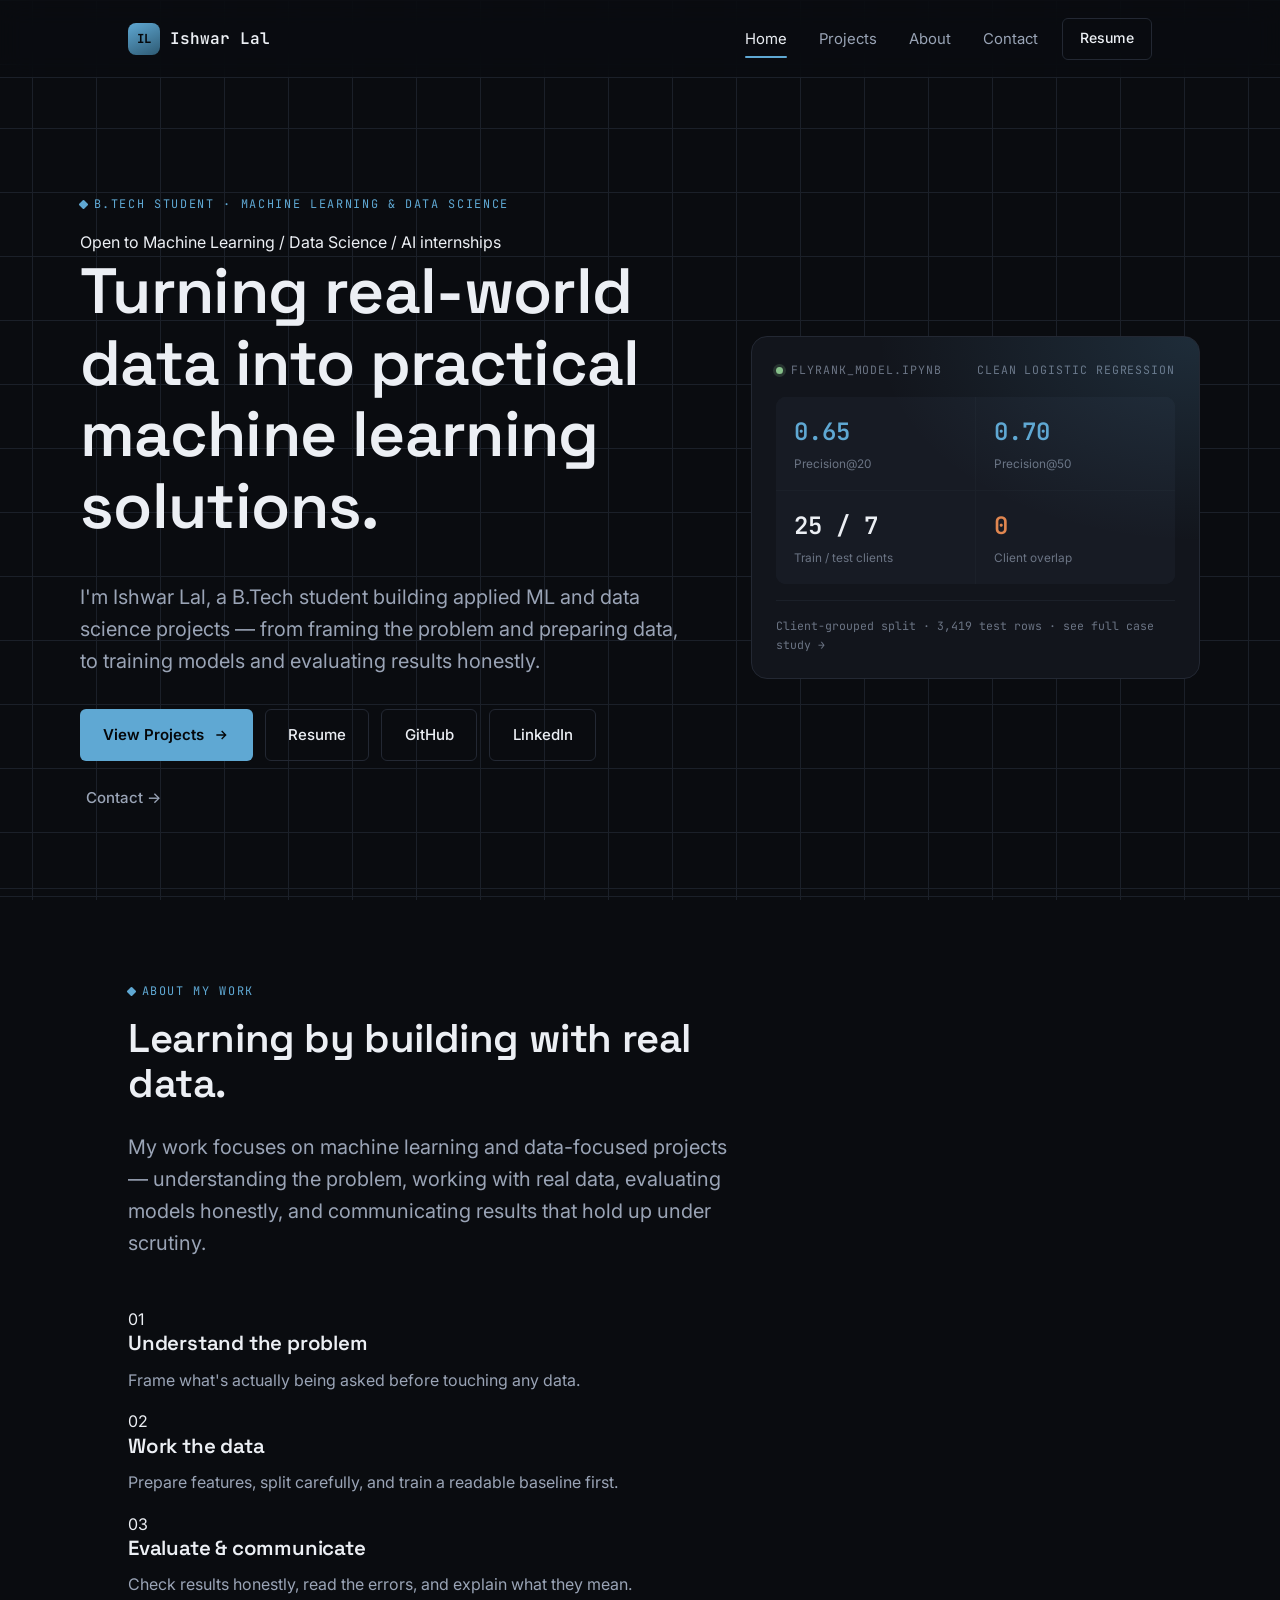
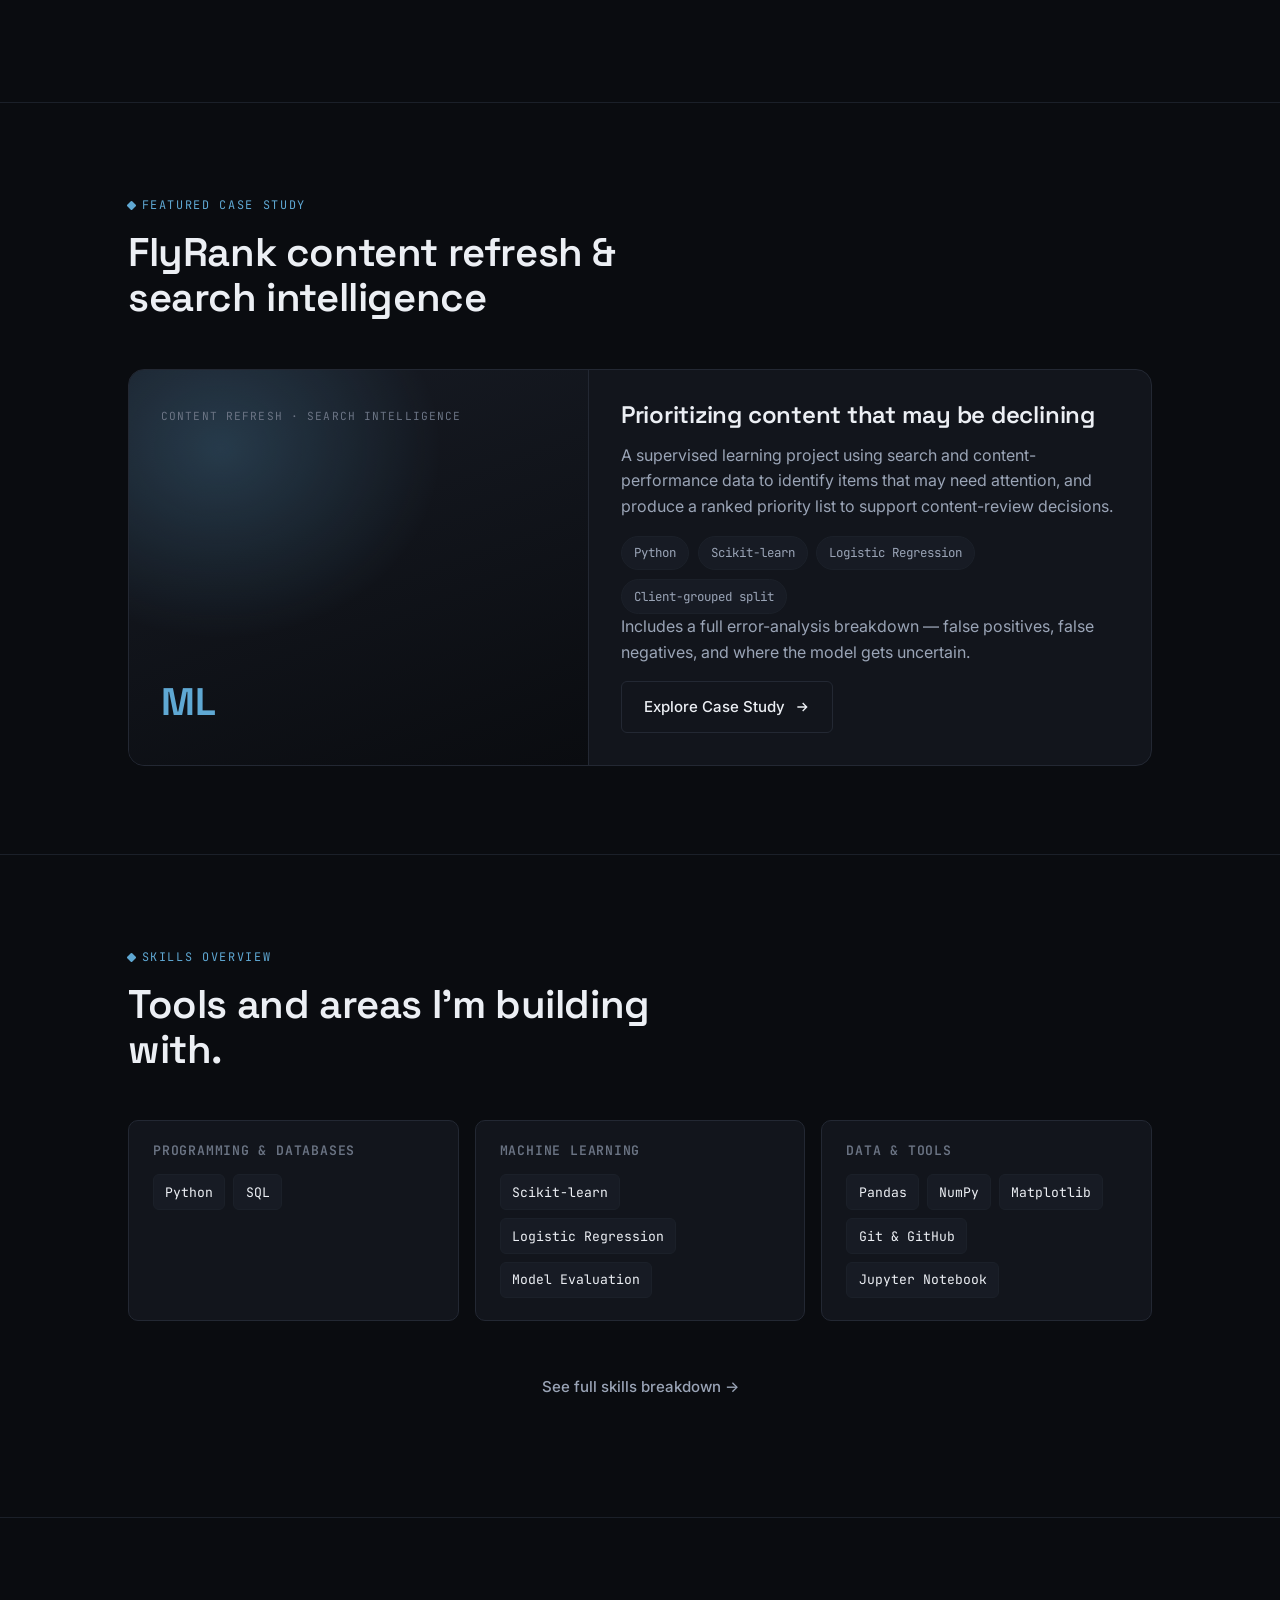
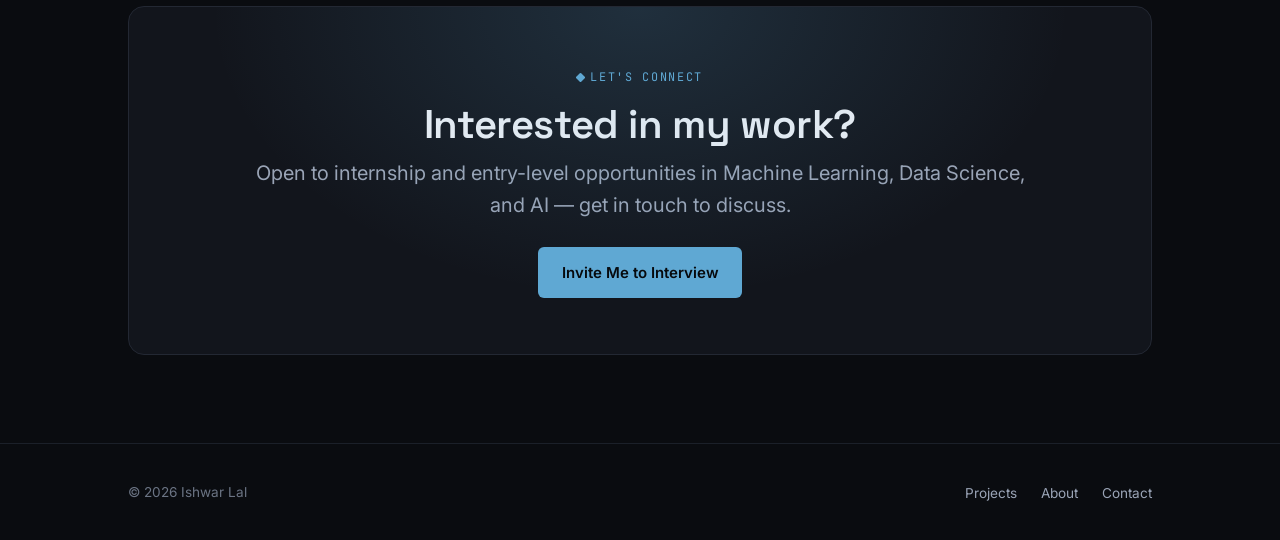
==== commit 6aadb747: "Enhance index.html with meta tags and content updates" ====
--- a/index.html
+++ b/index.html
@@ -5,6 +5,16 @@
 <meta name="viewport" content="width=device-width, initial-scale=1.0">
 <title>Ishwar Lal | Machine Learning &amp; Data Science</title>
 <meta name="description" content="Ishwar Lal — B.Tech student building practical machine learning and data science projects. Exploring ML, data analysis, and applied AI.">
+<link rel="icon" href="data:image/svg+xml,%3Csvg xmlns=%27http://www.w3.org/2000/svg%27 viewBox=%270 0 100 100%27%3E%3Crect width=%27100%27 height=%27100%27 rx=%2722%27 fill=%27%235FA8D3%27/%3E%3Ctext x=%2750%25%27 y=%2758%25%27 font-family=%27monospace%27 font-weight=%27700%27 font-size=%2740%27 fill=%27%230A0C10%27 text-anchor=%27middle%27%3EIL%3C/text%3E%3C/svg%3E">
+<meta property="og:type" content="website">
+<meta property="og:title" content="Ishwar Lal | Machine Learning & Data Science">
+<meta property="og:description" content="B.Tech student building applied ML and data science projects — from framing the problem and preparing data, to training models and evaluating results honestly.">
+<meta property="og:image" content="https://ishwarsolanki-004.github.io/Ishwar-portfolio/og-image.png">
+<meta property="og:url" content="https://ishwarsolanki-004.github.io/Ishwar-portfolio/index.html">
+<meta name="twitter:card" content="summary_large_image">
+<meta name="twitter:title" content="Ishwar Lal | Machine Learning & Data Science">
+<meta name="twitter:description" content="B.Tech student building applied ML and data science projects — from framing the problem and preparing data, to training models and evaluating results honestly.">
+<meta name="twitter:image" content="https://ishwarsolanki-004.github.io/Ishwar-portfolio/og-image.png">
 <link rel="preconnect" href="https://fonts.googleapis.com">
 <link rel="preconnect" href="https://fonts.gstatic.com" crossorigin>
 <link href="https://fonts.googleapis.com/css2?family=Space+Grotesk:wght@500;600;700&family=Inter:wght@400;500;600&family=JetBrains+Mono:wght@400;500;600;700&display=swap" rel="stylesheet">
@@ -41,6 +51,10 @@
   <section class="hero container">
     <div class="hero-copy">
       <span class="eyebrow">B.Tech Student · Machine Learning &amp; Data Science</span>
+      <div class="availability-badge">
+        <span class="pulse-dot" aria-hidden="true"></span>
+        Open to Machine Learning / Data Science / AI internships
+      </div>
       <h1>Turning real-world data into practical machine learning solutions.</h1>
       <p class="lede">I'm Ishwar Lal, a B.Tech student building applied ML and data science projects — from framing the problem and preparing data, to training models and evaluating results honestly.</p>
       <div class="btn-row">
@@ -92,7 +106,24 @@
       <div class="section-head reveal">
         <span class="eyebrow">About My Work</span>
         <h2>Learning by building with real data.</h2>
-        <p class="lede">My work focuses on machine learning and data-focused projects, with an emphasis on understanding the problem, working with real data, evaluating models honestly, and communicating results that hold up under scrutiny.</p>
+        <p class="lede">My work focuses on machine learning and data-focused projects — understanding the problem, working with real data, evaluating models honestly, and communicating results that hold up under scrutiny.</p>
+      </div>
+      <div class="step-strip">
+        <div class="step reveal">
+          <span class="step-num">01</span>
+          <h3>Understand the problem</h3>
+          <p>Frame what's actually being asked before touching any data.</p>
+        </div>
+        <div class="step reveal">
+          <span class="step-num">02</span>
+          <h3>Work the data</h3>
+          <p>Prepare features, split carefully, and train a readable baseline first.</p>
+        </div>
+        <div class="step reveal">
+          <span class="step-num">03</span>
+          <h3>Evaluate &amp; communicate</h3>
+          <p>Check results honestly, read the errors, and explain what they mean.</p>
+        </div>
       </div>
     </div>
   </section>
@@ -114,11 +145,13 @@
         <div class="feature-body">
           <h3>Prioritizing content that may be declining</h3>
           <p>A supervised learning project using search and content-performance data to identify items that may need attention, and produce a ranked priority list to support content-review decisions.</p>
-          <div class="stat-row">
-            <div class="stat"><span class="n">0.65</span><span class="l">Precision@20</span></div>
-            <div class="stat"><span class="n">0.70</span><span class="l">Precision@50</span></div>
-            <div class="stat"><span class="n">3,419</span><span class="l">Test rows</span></div>
+          <div class="chip-row" aria-label="Tools used">
+            <span class="chip">Python</span>
+            <span class="chip">Scikit-learn</span>
+            <span class="chip">Logistic Regression</span>
+            <span class="chip">Client-grouped split</span>
           </div>
+          <p class="feature-note">Includes a full error-analysis breakdown — false positives, false negatives, and where the model gets uncertain.</p>
           <a href="projects.html" class="btn btn-outline">
             Explore Case Study
             <svg viewBox="0 0 24 24" fill="none" stroke="currentColor" stroke-width="2" aria-hidden="true"><path d="M5 12h14M13 6l6 6-6 6"/></svg>
@@ -135,23 +168,34 @@
         <span class="eyebrow">Skills Overview</span>
         <h2>Tools and areas I'm building with.</h2>
       </div>
-      <div class="tile-grid">
-        <div class="tile reveal">
-          <div class="tile-icon" aria-hidden="true">ML</div>
+      <div class="skill-groups">
+        <div class="skill-group reveal">
+          <h3>Programming &amp; Databases</h3>
+          <ul class="skill-list">
+            <li>Python</li>
+            <li>SQL</li>
+          </ul>
+        </div>
+        <div class="skill-group reveal">
           <h3>Machine Learning</h3>
-          <p>Building and evaluating supervised models around practical, real-world problems.</p>
-        </div>
-        <div class="tile reveal">
-          <div class="tile-icon" aria-hidden="true">DS</div>
-          <h3>Data Science</h3>
-          <p>Working with data to find signals, engineer features, and communicate findings clearly.</p>
-        </div>
-        <div class="tile reveal">
-          <div class="tile-icon" aria-hidden="true">AI</div>
-          <h3>Applied AI</h3>
-          <p>Exploring practical, grounded applications of AI and machine learning.</p>
-        </div>
-      </div>
+          <ul class="skill-list">
+            <li>Scikit-learn</li>
+            <li>Logistic Regression</li>
+            <li>Model Evaluation</li>
+          </ul>
+        </div>
+        <div class="skill-group reveal">
+          <h3>Data &amp; Tools</h3>
+          <ul class="skill-list">
+            <li>Pandas</li>
+            <li>NumPy</li>
+            <li>Matplotlib</li>
+            <li>Git &amp; GitHub</li>
+            <li>Jupyter Notebook</li>
+          </ul>
+        </div>
+      </div>
+      <p class="text-center mt-lg"><a href="about.html" class="btn btn-ghost">See full skills breakdown →</a></p>
     </div>
   </section>
 
@@ -161,10 +205,9 @@
       <div class="cta-band reveal">
         <span class="eyebrow" style="justify-content:center;">Let's Connect</span>
         <h2>Interested in my work?</h2>
-        <p class="lede" style="margin-left:auto;margin-right:auto;">Explore my projects or get in touch to discuss internship and entry-level opportunities.</p>
+        <p class="lede" style="margin-left:auto;margin-right:auto;">Open to internship and entry-level opportunities in Machine Learning, Data Science, and AI — get in touch to discuss.</p>
         <div class="btn-row">
           <a href="contact.html" class="btn btn-primary">Invite Me to Interview</a>
-          <a href="projects.html" class="btn btn-outline">View Projects</a>
         </div>
       </div>
     </div>
--- a/style.css
+++ b/style.css
@@ -12,11 +12,11 @@
   --text-primary:  #ECEFF4;
   --text-secondary:#9AA4B6;
   --text-muted:    #6B7484;
-  --signal:        #6C8CFF;   /* indigo — baseline / clean signal */
-  --signal-dim:    #2B3560;
-  --flag:          #F5A623;   /* amber — flagged / anomalous data */
-  --flag-dim:      #4A3A19;
-  --good:          #4ADE9A;
+  --signal:        #5FA8D3;   /* steel blue — baseline / clean signal */
+  --signal-dim:    #1C3140;
+  --flag:          #E08650;   /* rust orange — flagged / anomalous data */
+  --flag-dim:      #3D2417;
+  --good:          #86C08A;
 
   /* Type */
   --font-display: 'Space Grotesk', 'Segoe UI', sans-serif;
@@ -143,7 +143,7 @@
 }
 .brand-mark{
   width: 32px; height:32px; border-radius: 8px;
-  background: linear-gradient(155deg, var(--signal), #3A4CC7);
+  background: linear-gradient(155deg, var(--signal), #2E5A73);
   display:flex; align-items:center; justify-content:center;
   font-family: var(--font-mono); font-size:.78rem; font-weight:700;
   color:#05070A;
@@ -173,6 +173,10 @@
 }
 .nav-cta:hover{ border-color: var(--signal); background: var(--signal-dim); }
 .nav-right{ display:flex; align-items:center; gap:1.5rem; }
+
+/* The Resume link inside .nav-links is for the mobile menu only —
+   hidden on desktop, where the standalone .desktop-only button shows instead */
+.nav-links li.mobile-resume-item{ display:none; }
 
 .nav-toggle{
   display:none; background:none; border:1px solid var(--border);
@@ -196,6 +200,7 @@
   }
   .nav-links.is-open{ opacity:1; visibility:visible; transform: translateY(0); }
   .nav-links a{ font-size: 1.15rem; }
+  .nav-links li.mobile-resume-item{ display:list-item; }
   .nav-cta.desktop-only{ display:none; }
   .nav-toggle{ display:inline-flex; }
 }
@@ -218,7 +223,7 @@
 .btn-primary{
   background: var(--signal); color: #05070A; font-weight:600;
 }
-.btn-primary:hover{ background:#7C99FF; }
+.btn-primary:hover{ background:#7DBEE0; }
 .btn-outline{
   border-color: var(--border); color: var(--text-primary); background: transparent;
 }
@@ -250,7 +255,7 @@
 }
 .hero-panel::before{
   content:""; position:absolute; inset:0;
-  background: radial-gradient(120% 100% at 100% 0%, rgba(108,140,255,.14), transparent 60%);
+  background: radial-gradient(120% 100% at 100% 0%, rgba(95,168,211,.16), transparent 60%);
   pointer-events:none;
 }
 .readout-head{
@@ -262,7 +267,7 @@
 .readout-dot{
   width:7px; height:7px; border-radius:50%; background: var(--good);
   display:inline-block; margin-right:.5rem;
-  box-shadow: 0 0 0 3px rgba(74,222,154,.15);
+  box-shadow: 0 0 0 3px rgba(134,192,138,.18);
 }
 .readout-grid{
   display:grid; grid-template-columns: 1fr 1fr; gap: 1px;
@@ -357,7 +362,7 @@
 }
 .feature-visual{
   background:
-    radial-gradient(80% 80% at 20% 20%, rgba(108,140,255,.22), transparent 60%),
+    radial-gradient(80% 80% at 20% 20%, rgba(95,168,211,.24), transparent 60%),
     linear-gradient(160deg, var(--bg-raised-2), var(--bg));
   border-right: 1px solid var(--border);
   padding: 2rem; display:flex; flex-direction:column; justify-content:space-between;
@@ -489,7 +494,7 @@
 }
 .cta-band::before{
   content:""; position:absolute; inset:0;
-  background: radial-gradient(60% 120% at 50% 0%, rgba(108,140,255,.16), transparent 70%);
+  background: radial-gradient(60% 120% at 50% 0%, rgba(95,168,211,.18), transparent 70%);
 }
 .cta-band h2{ margin-bottom: .6rem; }
 .cta-band p{ margin: 0 auto 1.6rem; }
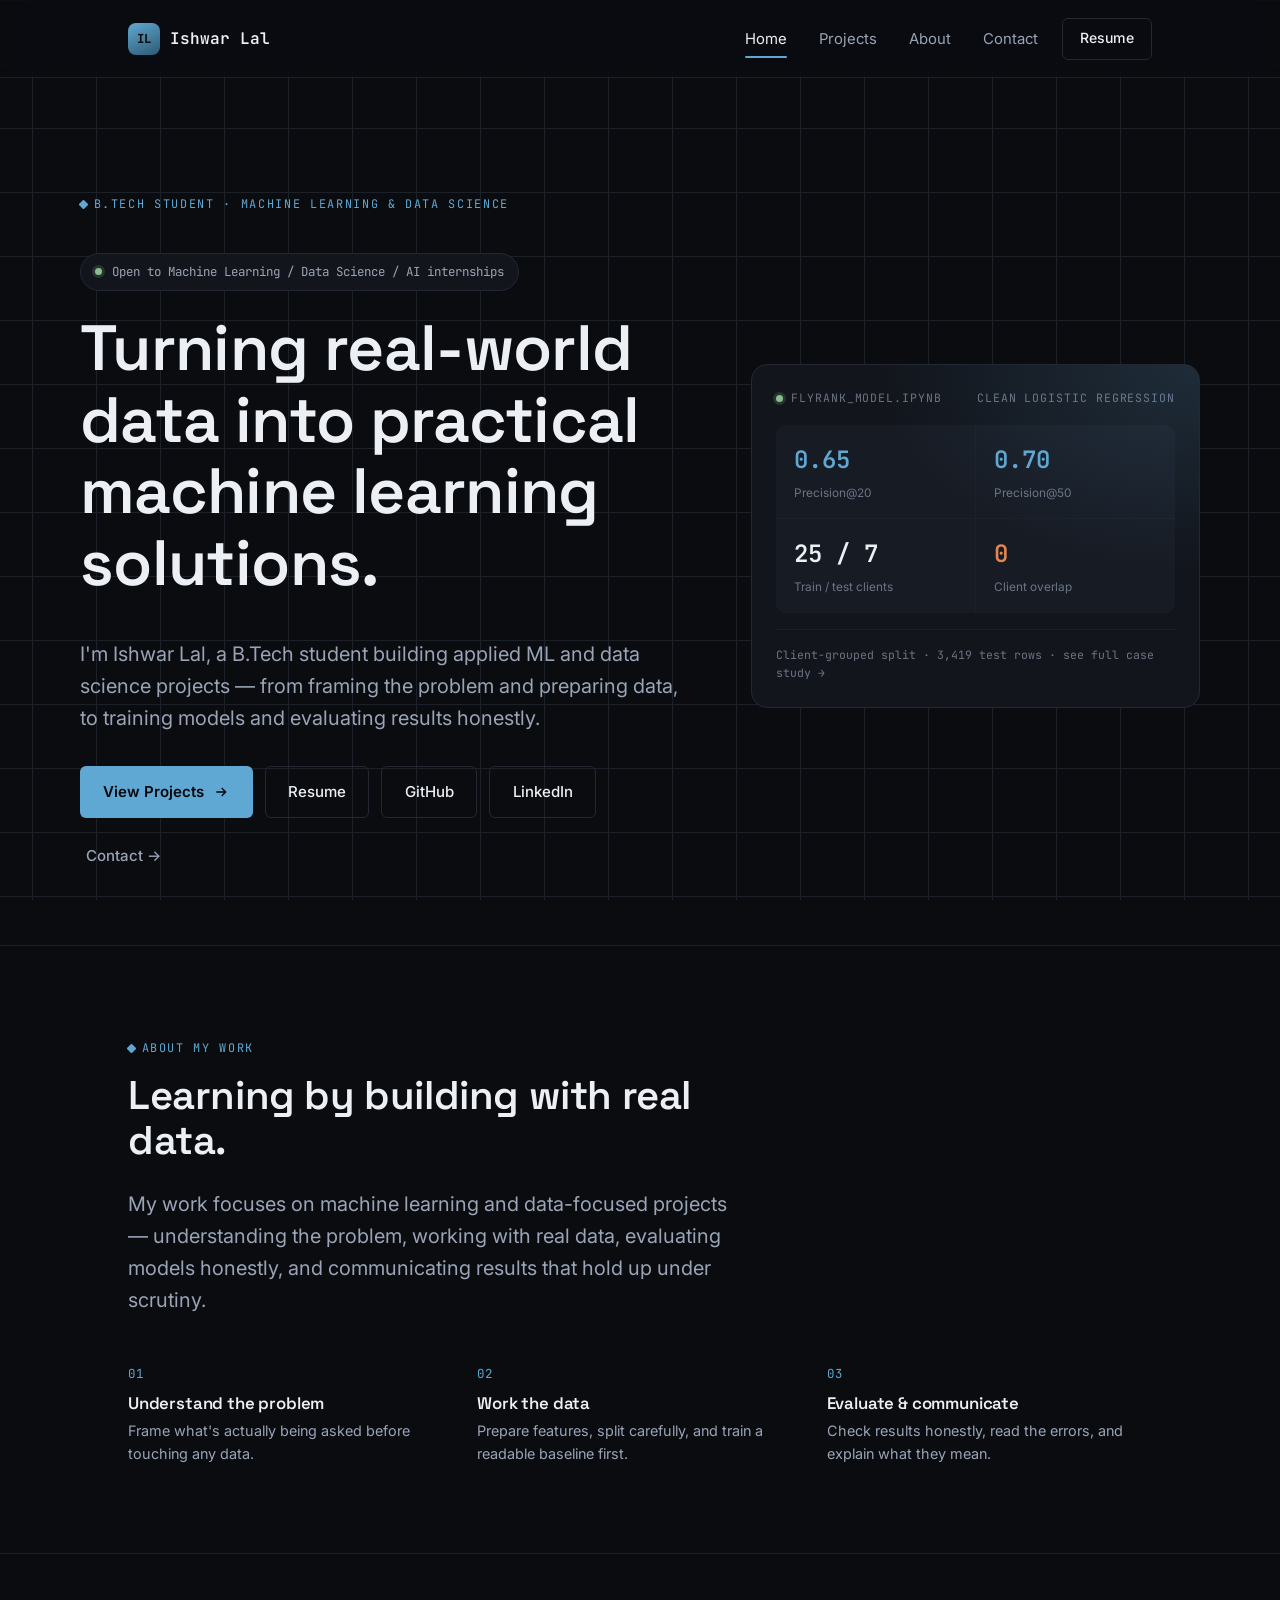
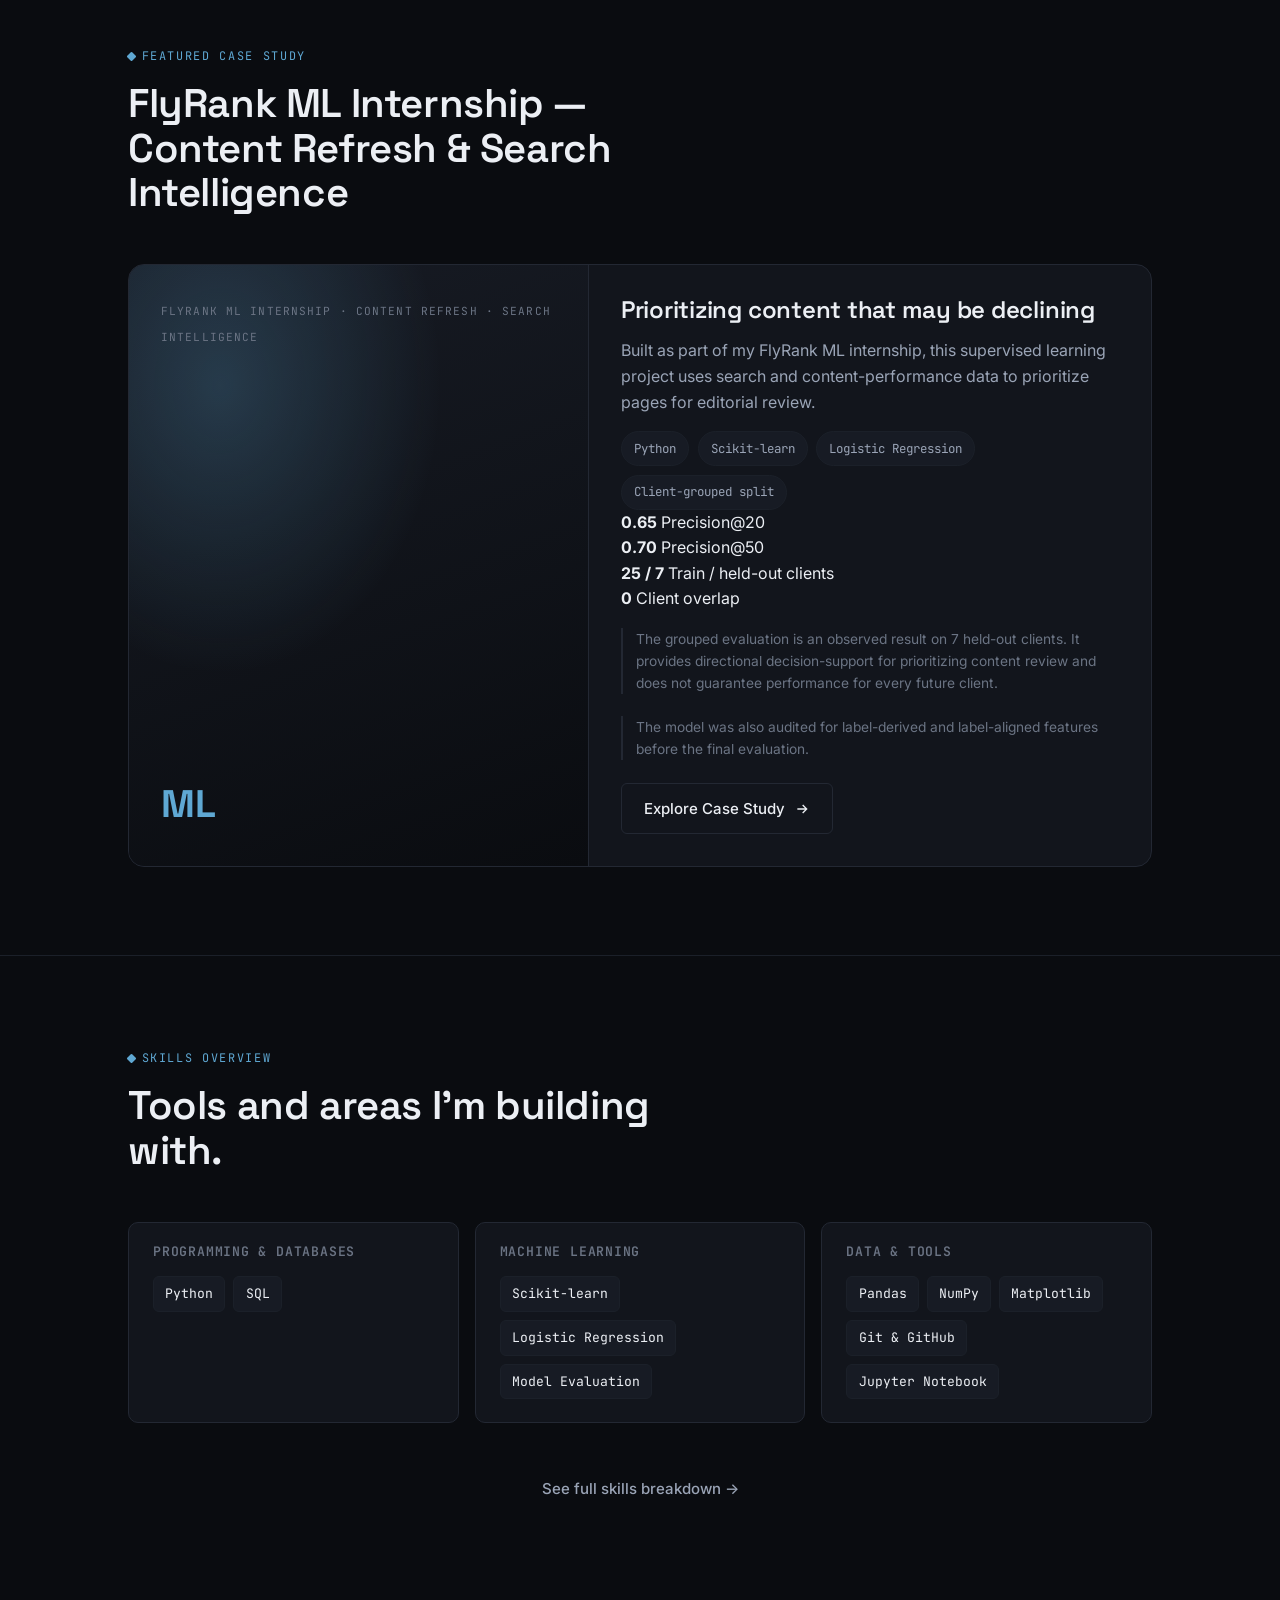
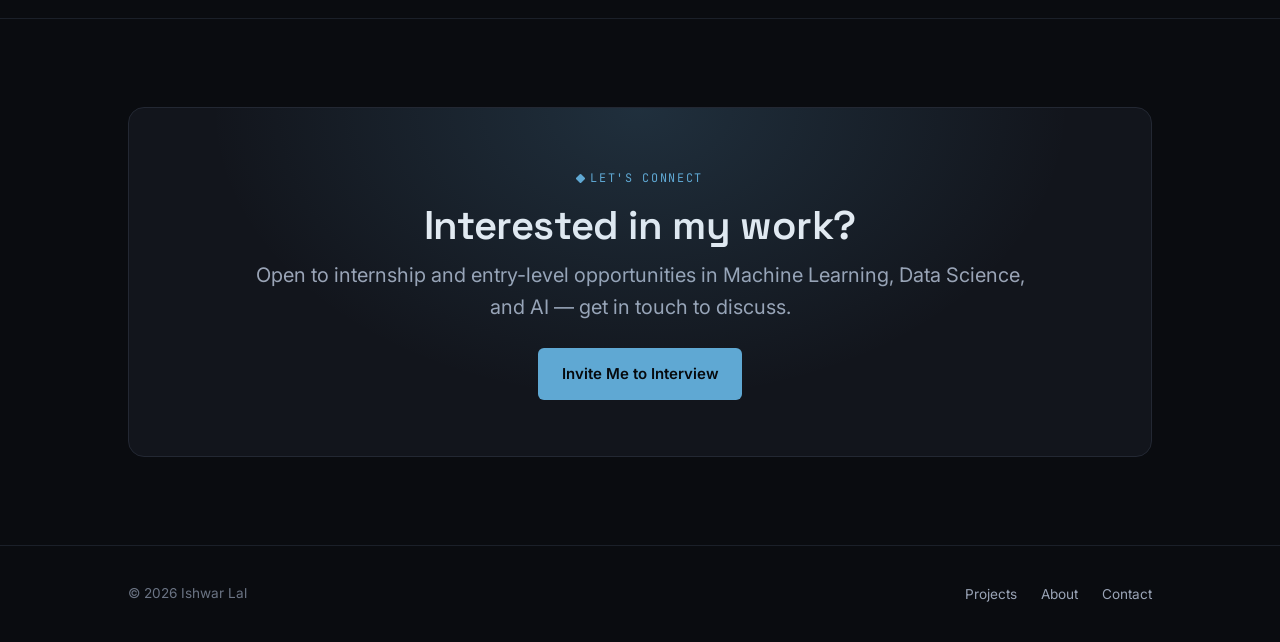
==== commit ffc74c23: "Update FlyRank project details in index.html" ====
--- a/index.html
+++ b/index.html
@@ -128,34 +128,91 @@
     </div>
   </section>
 
-  <!-- FEATURED PROJECT -->
+    <!-- FEATURED PROJECT -->
   <section class="section-border-t">
     <div class="container">
       <div class="section-head reveal">
         <span class="eyebrow">Featured Case Study</span>
-        <h2>FlyRank content refresh &amp; search intelligence</h2>
-      </div>
+        <h2>FlyRank ML Internship — Content Refresh &amp; Search Intelligence</h2>
+      </div>
+  
       <div class="feature-card reveal">
+  
         <div class="feature-visual">
           <div>
-            <span class="feature-tag">Content Refresh · Search Intelligence</span>
+            <span class="feature-tag">
+              FlyRank ML Internship · Content Refresh · Search Intelligence
+            </span>
           </div>
+  
           <div class="feature-mark">ML</div>
         </div>
+  
         <div class="feature-body">
+  
           <h3>Prioritizing content that may be declining</h3>
-          <p>A supervised learning project using search and content-performance data to identify items that may need attention, and produce a ranked priority list to support content-review decisions.</p>
-          <div class="chip-row" aria-label="Tools used">
+  
+          <p>
+            Built as part of my FlyRank ML internship, this supervised
+            learning project uses search and content-performance data to
+            prioritize pages for editorial review.
+          </p>
+  
+          <div class="chip-row" aria-label="Tools and methods used">
             <span class="chip">Python</span>
             <span class="chip">Scikit-learn</span>
             <span class="chip">Logistic Regression</span>
             <span class="chip">Client-grouped split</span>
           </div>
-          <p class="feature-note">Includes a full error-analysis breakdown — false positives, false negatives, and where the model gets uncertain.</p>
+  
+          <!-- Validation Results -->
+          <div class="project-results">
+  
+            <div class="result-item">
+              <strong>0.65</strong>
+              <span>Precision@20</span>
+            </div>
+  
+            <div class="result-item">
+              <strong>0.70</strong>
+              <span>Precision@50</span>
+            </div>
+  
+            <div class="result-item">
+              <strong>25 / 7</strong>
+              <span>Train / held-out clients</span>
+            </div>
+  
+            <div class="result-item">
+              <strong>0</strong>
+              <span>Client overlap</span>
+            </div>
+  
+          </div>
+  
+          <p class="feature-note">
+            The grouped evaluation is an observed result on 7 held-out
+            clients. It provides directional decision-support for
+            prioritizing content review and does not guarantee performance
+            for every future client.
+          </p>
+  
+          <p class="feature-note">
+            The model was also audited for label-derived and
+            label-aligned features before the final evaluation.
+          </p>
+  
           <a href="projects.html" class="btn btn-outline">
             Explore Case Study
-            <svg viewBox="0 0 24 24" fill="none" stroke="currentColor" stroke-width="2" aria-hidden="true"><path d="M5 12h14M13 6l6 6-6 6"/></svg>
+            <svg viewBox="0 0 24 24"
+                 fill="none"
+                 stroke="currentColor"
+                 stroke-width="2"
+                 aria-hidden="true">
+              <path d="M5 12h14M13 6l6 6-6 6"/>
+            </svg>
           </a>
+  
         </div>
       </div>
     </div>
--- a/style.css
+++ b/style.css
@@ -121,6 +121,22 @@
   flex-shrink:0;
 }
 
+.availability-badge{
+  display:inline-flex; align-items:center; gap:.6rem;
+  padding: .5rem .9rem;
+  border: 1px solid var(--border);
+  border-radius: 999px;
+  background: var(--bg-raised);
+  font-size: .82rem;
+  color: var(--text-secondary);
+  margin-bottom: 1.4rem;
+}
+.pulse-dot{
+  width:7px; height:7px; border-radius:50%;
+  background: var(--good); flex-shrink:0;
+  box-shadow: 0 0 0 3px rgba(134,192,138,.18);
+}
+
 /* ============================================================
    Nav
    ============================================================ */
@@ -187,18 +203,25 @@
 .nav-toggle svg{ width:20px; height:20px; }
 
 @media (max-width: 860px){
+  .site-header{
+    backdrop-filter: none;
+    -webkit-backdrop-filter: none;
+    background: var(--bg);
+  }
   .nav-links{
     position: fixed; inset: 64px 0 0 0;
-    background: rgba(10,12,16,.98);
-    backdrop-filter: blur(16px);
+    background: var(--bg);
     flex-direction: column; justify-content:flex-start;
     padding: 2rem var(--gutter);
     gap: 1.5rem;
-    transform: translateY(-8px);
-    opacity:0; visibility:hidden;
-    transition: opacity var(--dur-med) var(--ease), transform var(--dur-med) var(--ease), visibility var(--dur-med);
+    transform: translateY(-12px);
+    visibility:hidden;
+    transition: transform var(--dur-med) var(--ease), visibility 0s var(--dur-med);
   }
-  .nav-links.is-open{ opacity:1; visibility:visible; transform: translateY(0); }
+  .nav-links.is-open{
+    visibility:visible; transform: translateY(0);
+    transition: transform var(--dur-med) var(--ease), visibility 0s;
+  }
   .nav-links a{ font-size: 1.15rem; }
   .nav-links li.mobile-resume-item{ display:list-item; }
   .nav-cta.desktop-only{ display:none; }
@@ -294,6 +317,38 @@
   .hero{ grid-template-columns: 1fr; }
 }
 
+.availability-badge{
+  display:inline-flex; align-items:center; gap:.6rem;
+  margin-top: 1.4rem;
+  padding: .5rem .9rem;
+  border: 1px solid var(--border);
+  border-radius: 999px;
+  font-family: var(--font-mono);
+  font-size: .78rem;
+  color: var(--text-secondary);
+  background: var(--bg-raised);
+}
+
+.step-strip{
+  display:grid; grid-template-columns: repeat(3, 1fr); gap: 1.5rem;
+  margin-top: 1rem;
+}
+.step-num{
+  display:block; font-family: var(--font-mono); font-size:.78rem;
+  color: var(--signal); letter-spacing:.08em; margin-bottom:.6rem;
+}
+.step h3{ font-size: 1.05rem; margin-bottom:.4rem; }
+.step p{ font-size:.9rem; margin:0; }
+@media (max-width: 760px){ .step-strip{ grid-template-columns: 1fr; gap: 1.75rem; } }
+
+.feature-note{
+  font-size: .86rem;
+  color: var(--text-muted);
+  border-left: 2px solid var(--border);
+  padding-left: .8rem;
+  margin: 1rem 0 1.4rem;
+}
+
 /* ============================================================
    Sections
    ============================================================ */
@@ -495,6 +550,7 @@
 .cta-band::before{
   content:""; position:absolute; inset:0;
   background: radial-gradient(60% 120% at 50% 0%, rgba(95,168,211,.18), transparent 70%);
+  pointer-events: none;
 }
 .cta-band h2{ margin-bottom: .6rem; }
 .cta-band p{ margin: 0 auto 1.6rem; }
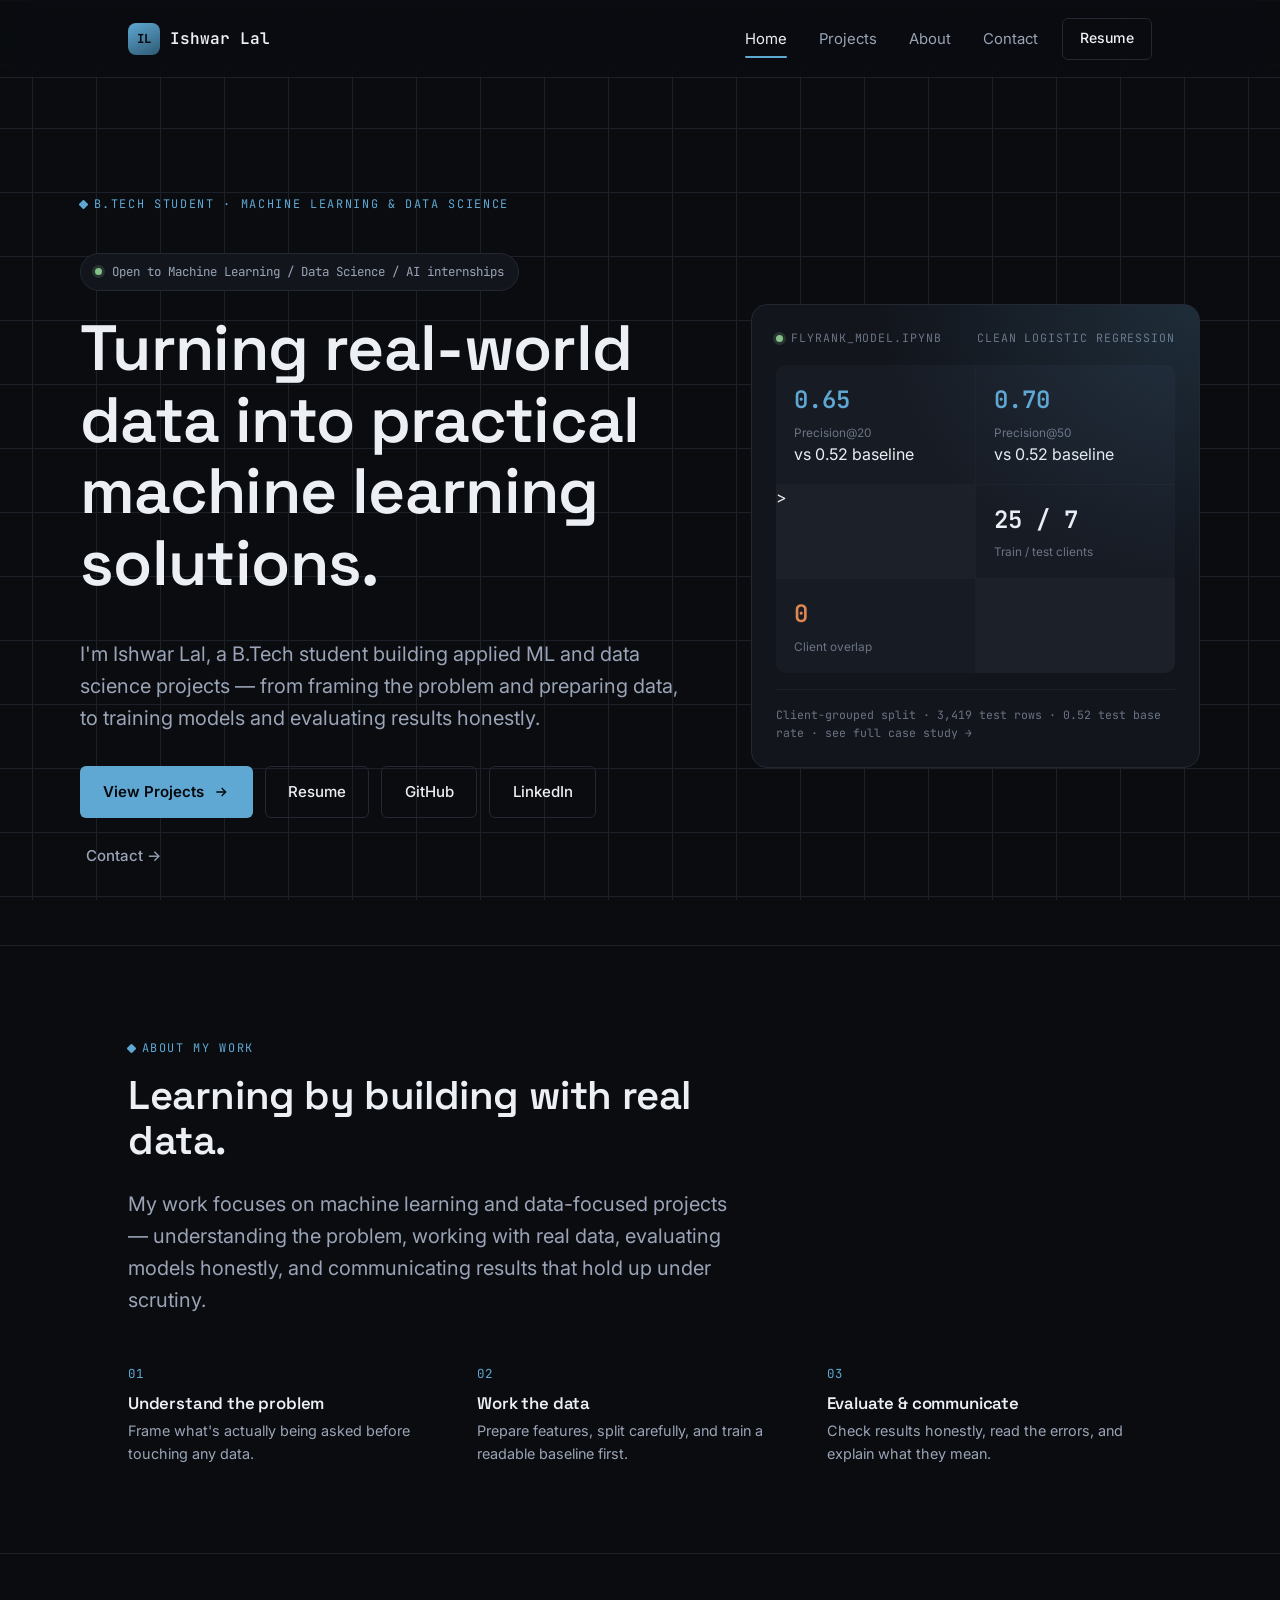
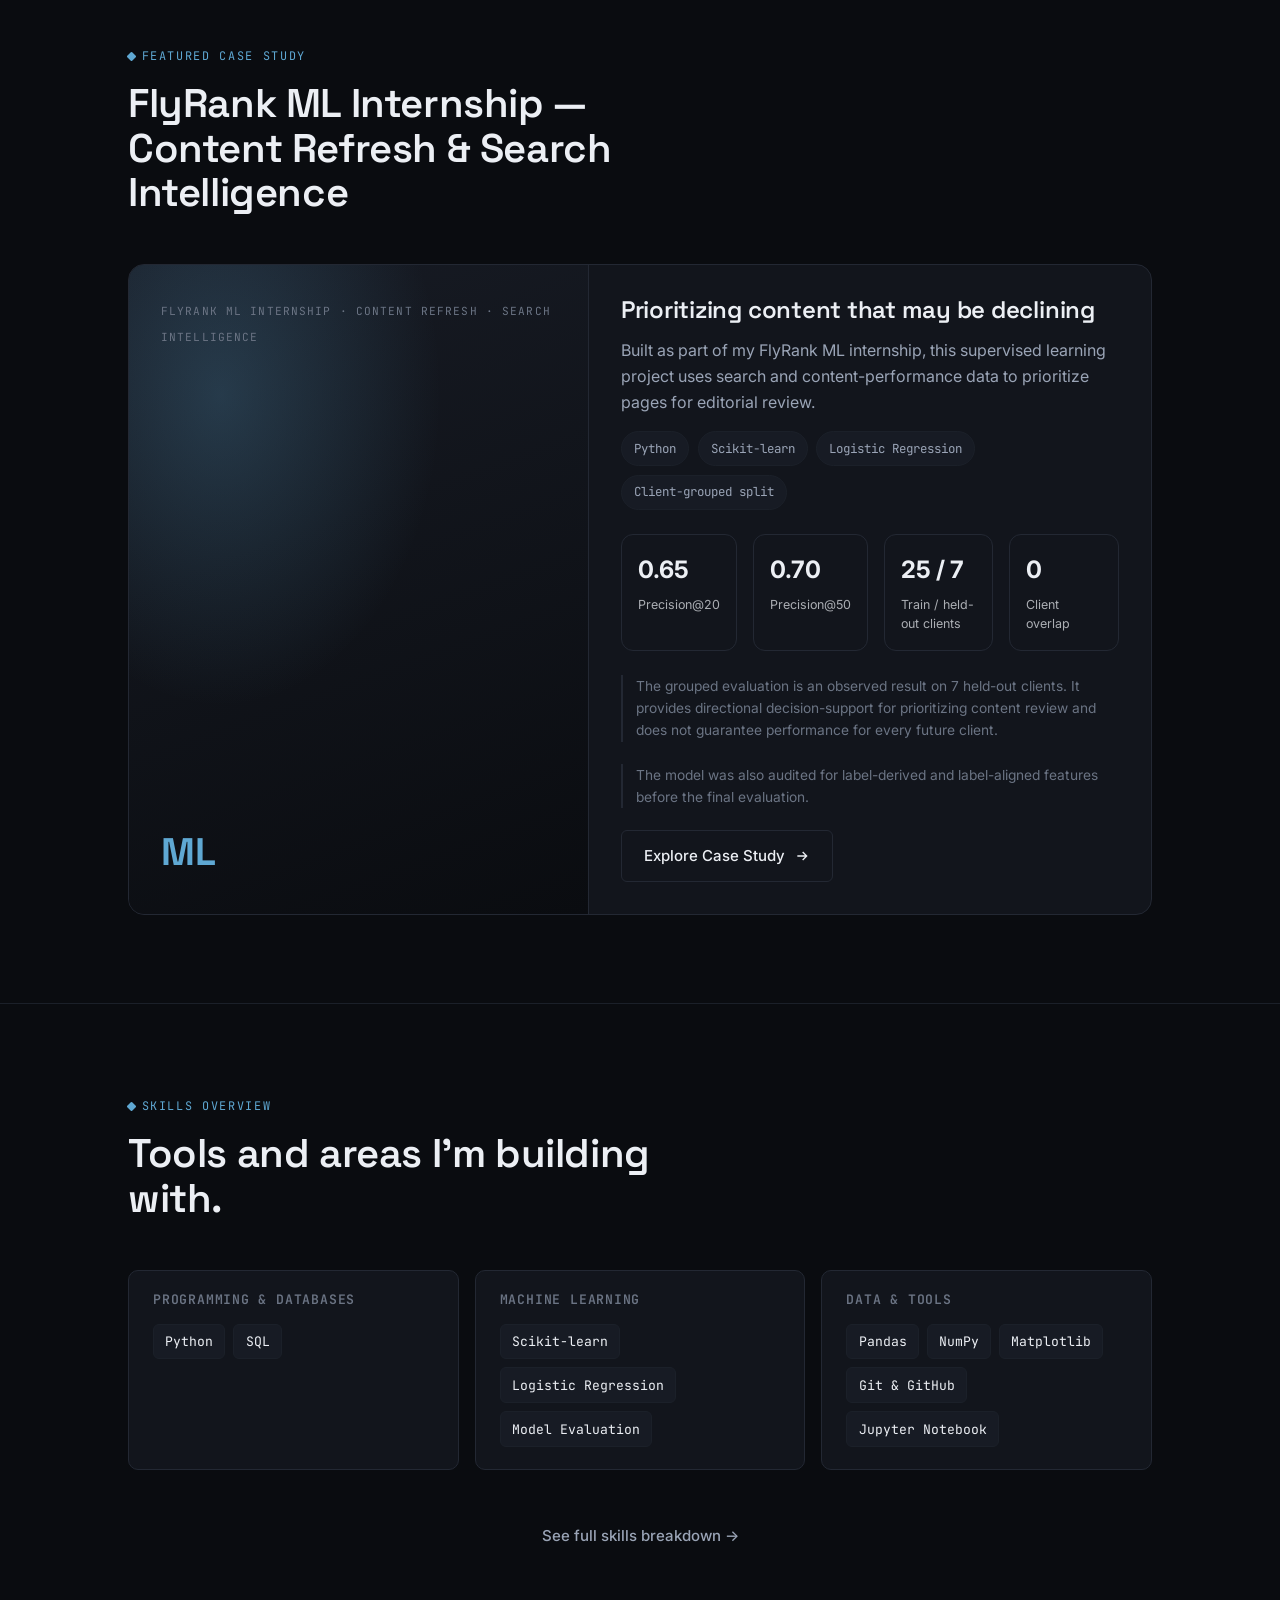
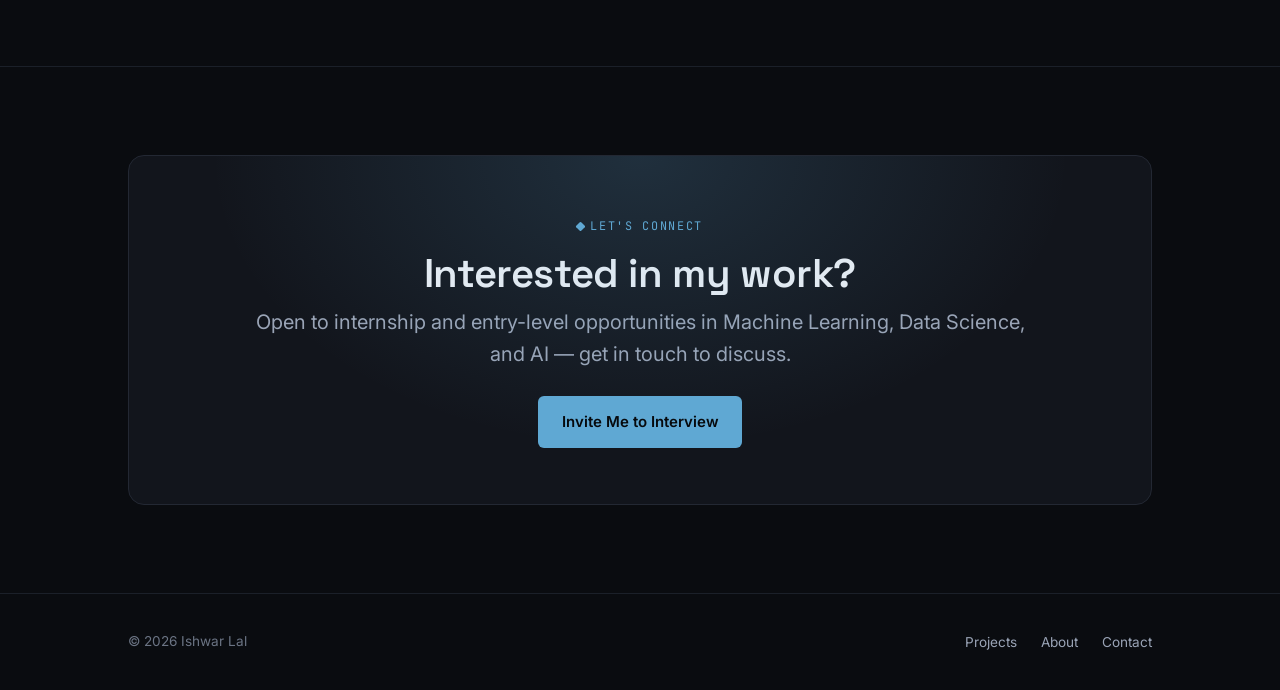
==== commit 41a01fe1: "Update Precision@50 metric with baseline comparison Added baseline comparison to Precision@50 metric" ====
--- a/index.html
+++ b/index.html
@@ -82,11 +82,14 @@
         <div class="readout-cell">
           <div class="val signal">0.65</div>
           <div class="lbl">Precision@20</div>
-        </div>
+          <div class="metric-note">vs 0.52 baseline</div>
+        </div>
+        
         <div class="readout-cell">
           <div class="val signal">0.70</div>
           <div class="lbl">Precision@50</div>
-        </div>
+          <div class="metric-note">vs 0.52 baseline</div>
+        </div>>
         <div class="readout-cell">
           <div class="val">25 / 7</div>
           <div class="lbl">Train / test clients</div>
@@ -96,7 +99,7 @@
           <div class="lbl">Client overlap</div>
         </div>
       </div>
-      <div class="readout-foot">Client-grouped split · 3,419 test rows · see full case study →</div>
+      <div class="readout-foot">Client-grouped split · 3,419 test rows · 0.52 test base rate · see full case study →</div>
     </div>
   </section>
 
--- a/style.css
+++ b/style.css
@@ -580,3 +580,35 @@
   position:absolute; width:1px; height:1px; overflow:hidden;
   clip:rect(0,0,0,0); white-space:nowrap; border:0; padding:0; margin:-1px;
 }
+/* Project validation results */
+.project-results {
+  display: grid;
+  grid-template-columns: repeat(4, 1fr);
+  gap: 1rem;
+  margin: 1.5rem 0;
+}
+
+.result-item {
+  padding: 1rem;
+  border: 1px solid var(--border);
+  border-radius: 12px;
+}
+
+.result-item strong {
+  display: block;
+  font-size: 1.5rem;
+  font-weight: 700;
+}
+
+.result-item span {
+  display: block;
+  margin-top: 0.35rem;
+  font-size: 0.78rem;
+  opacity: 0.7;
+}
+
+@media (max-width: 700px) {
+  .project-results {
+    grid-template-columns: repeat(2, 1fr);
+  }
+}
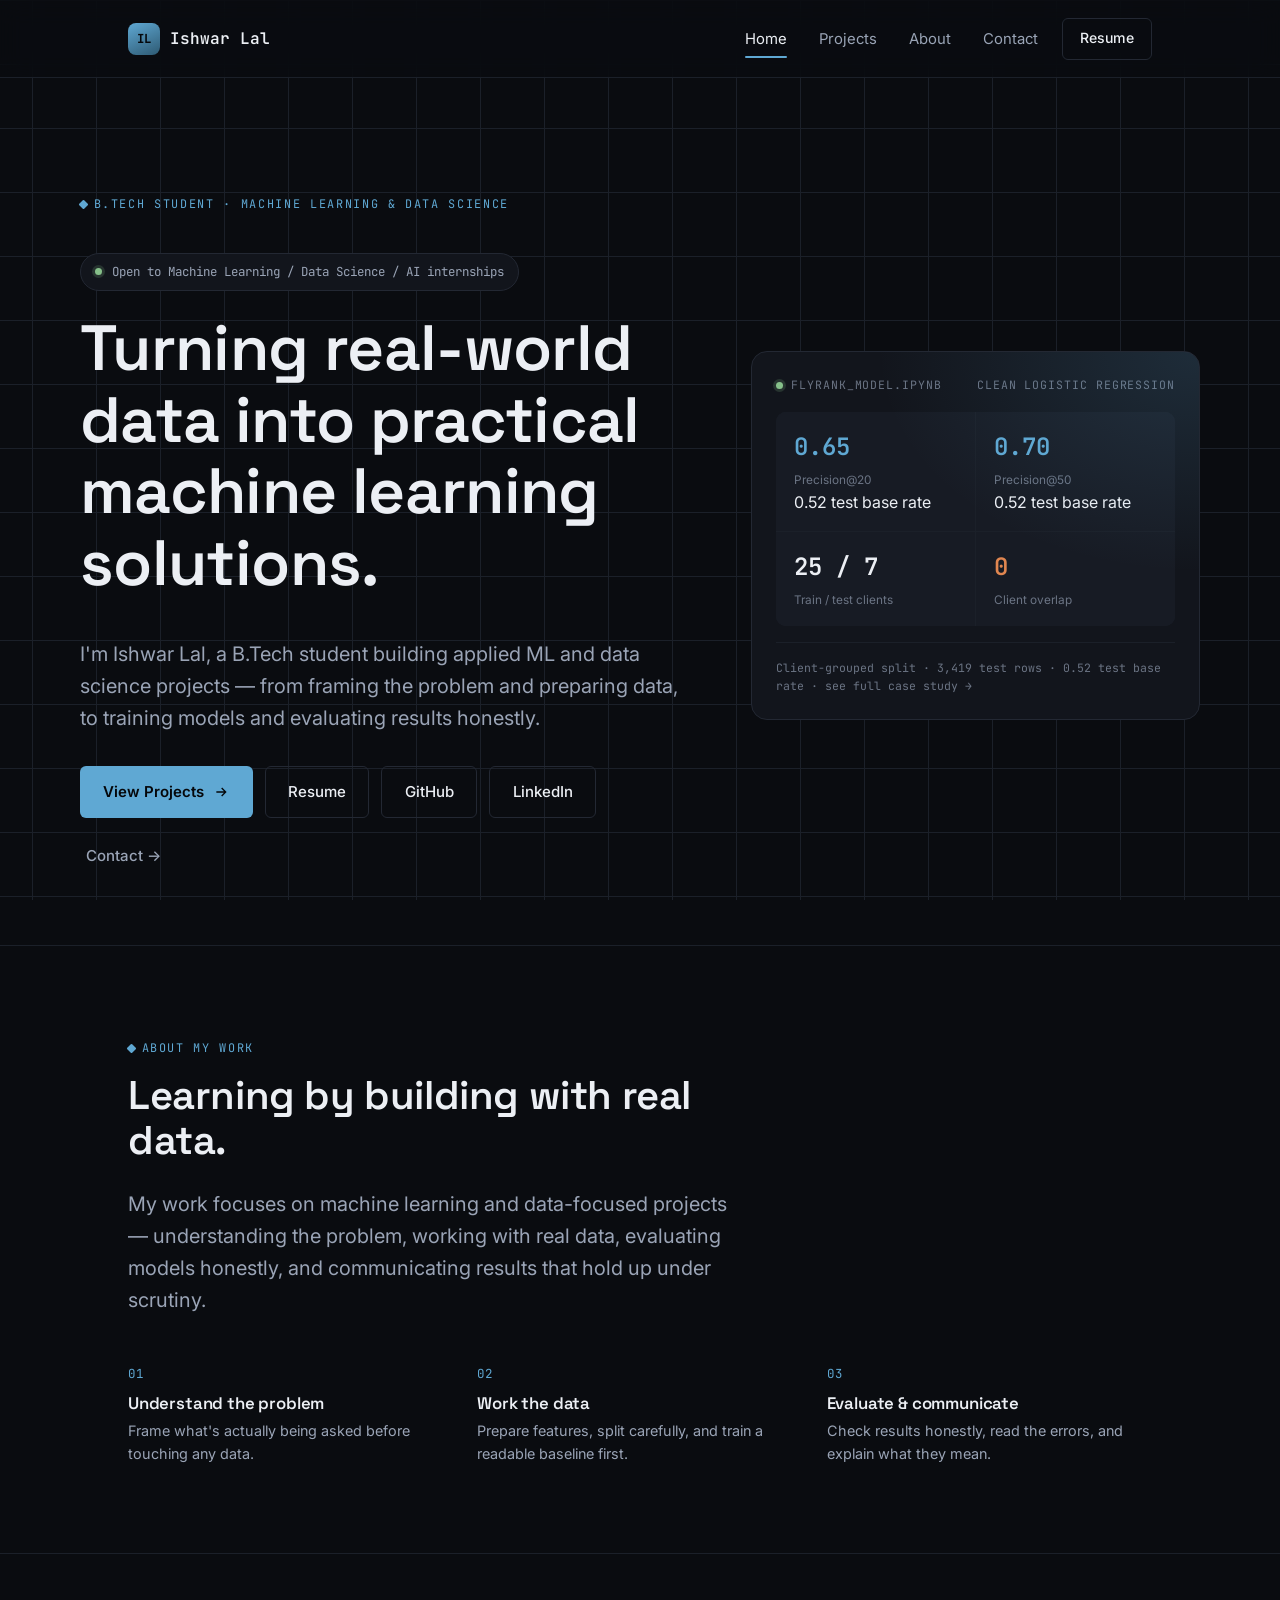
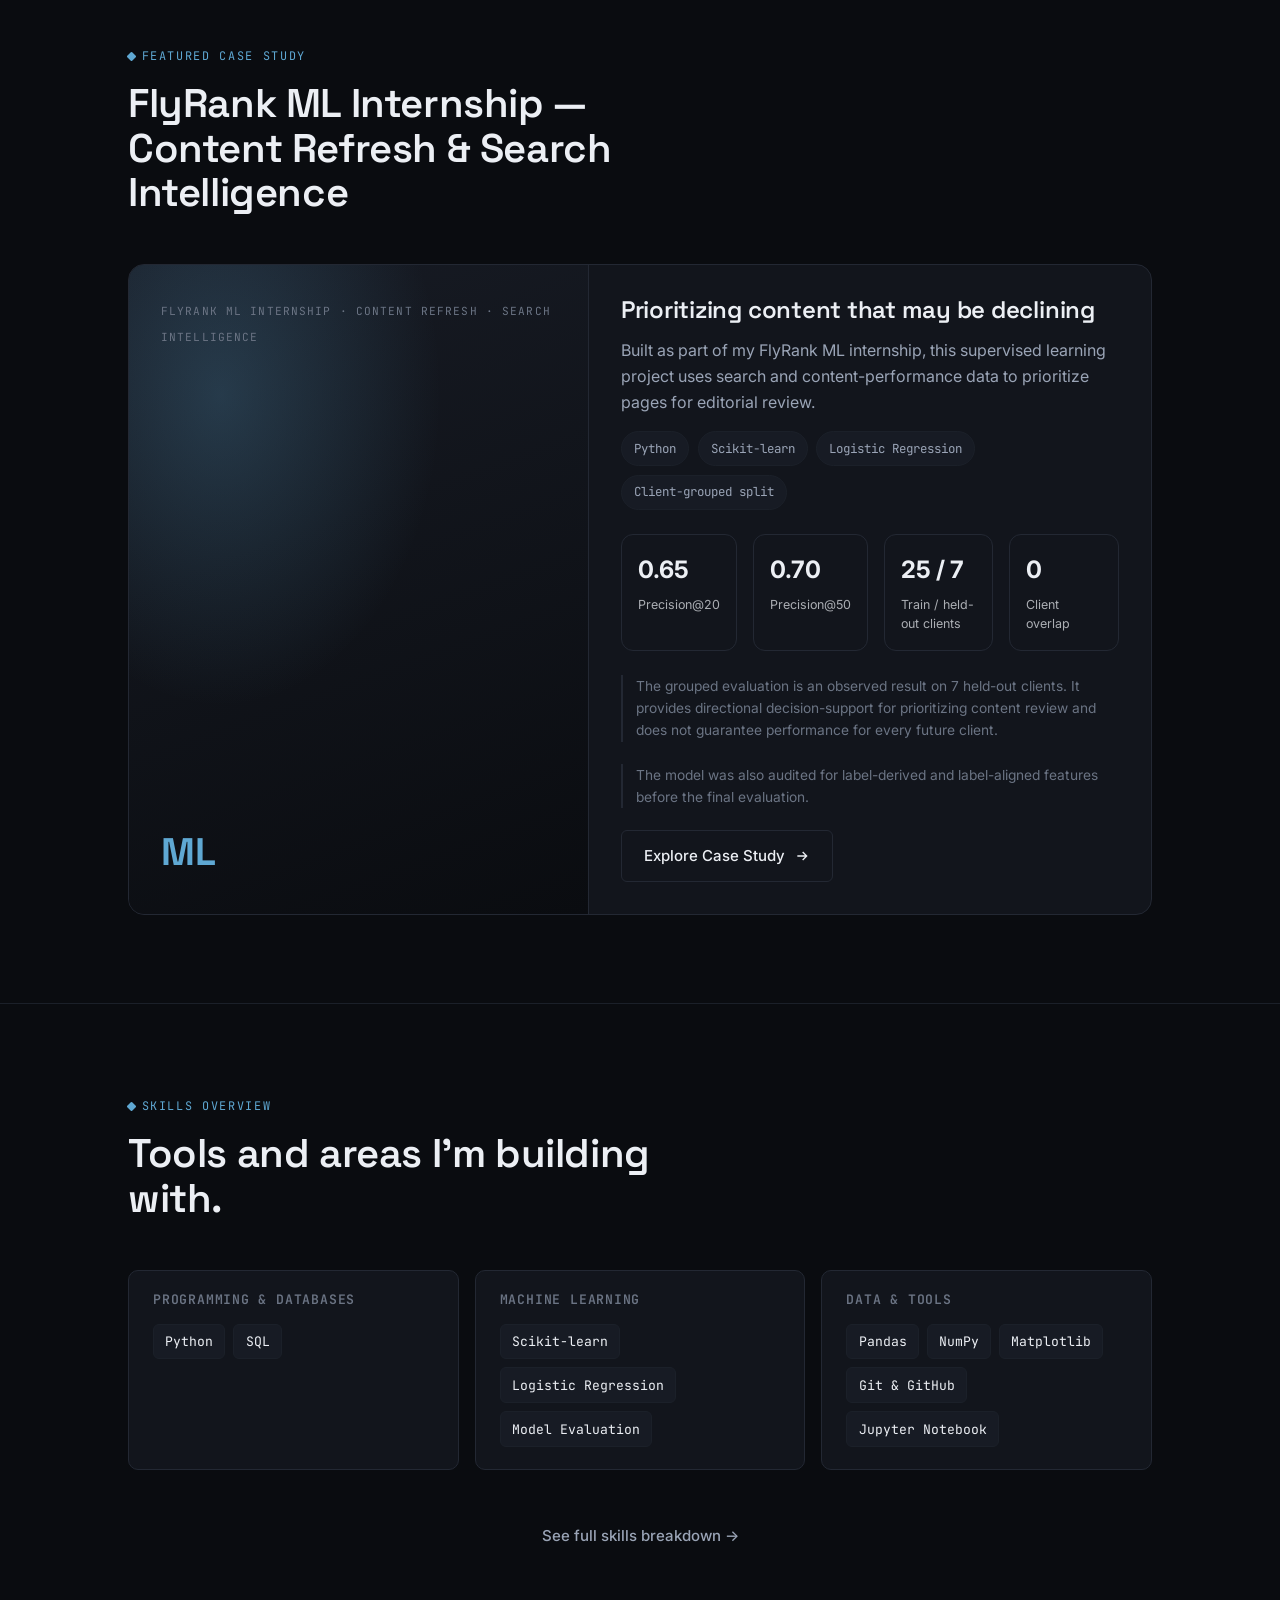
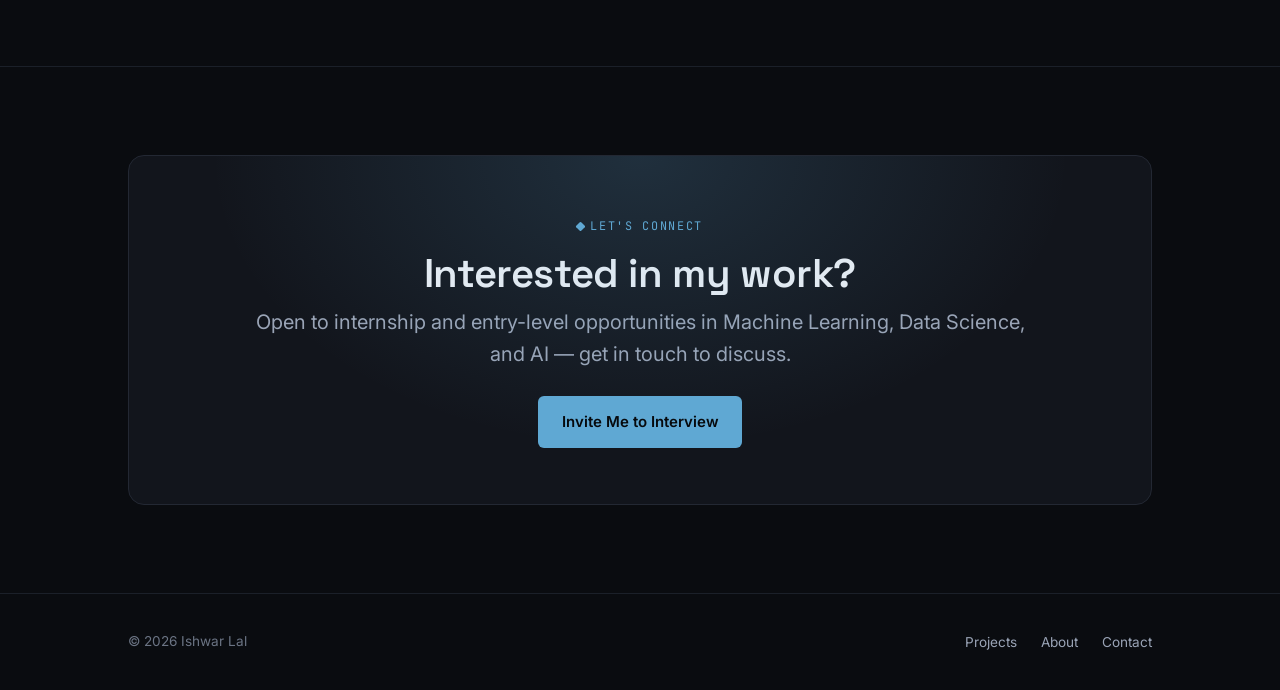
==== commit 24a6687f: "Update metric notes in index.html for clarity" ====
--- a/index.html
+++ b/index.html
@@ -82,14 +82,14 @@
         <div class="readout-cell">
           <div class="val signal">0.65</div>
           <div class="lbl">Precision@20</div>
-          <div class="metric-note">vs 0.52 baseline</div>
+          <div class="metric-note">0.52 test base rate</div>
         </div>
         
         <div class="readout-cell">
           <div class="val signal">0.70</div>
           <div class="lbl">Precision@50</div>
-          <div class="metric-note">vs 0.52 baseline</div>
-        </div>>
+          <div class="metric-note">0.52 test base rate</div>
+        </div>
         <div class="readout-cell">
           <div class="val">25 / 7</div>
           <div class="lbl">Train / test clients</div>
